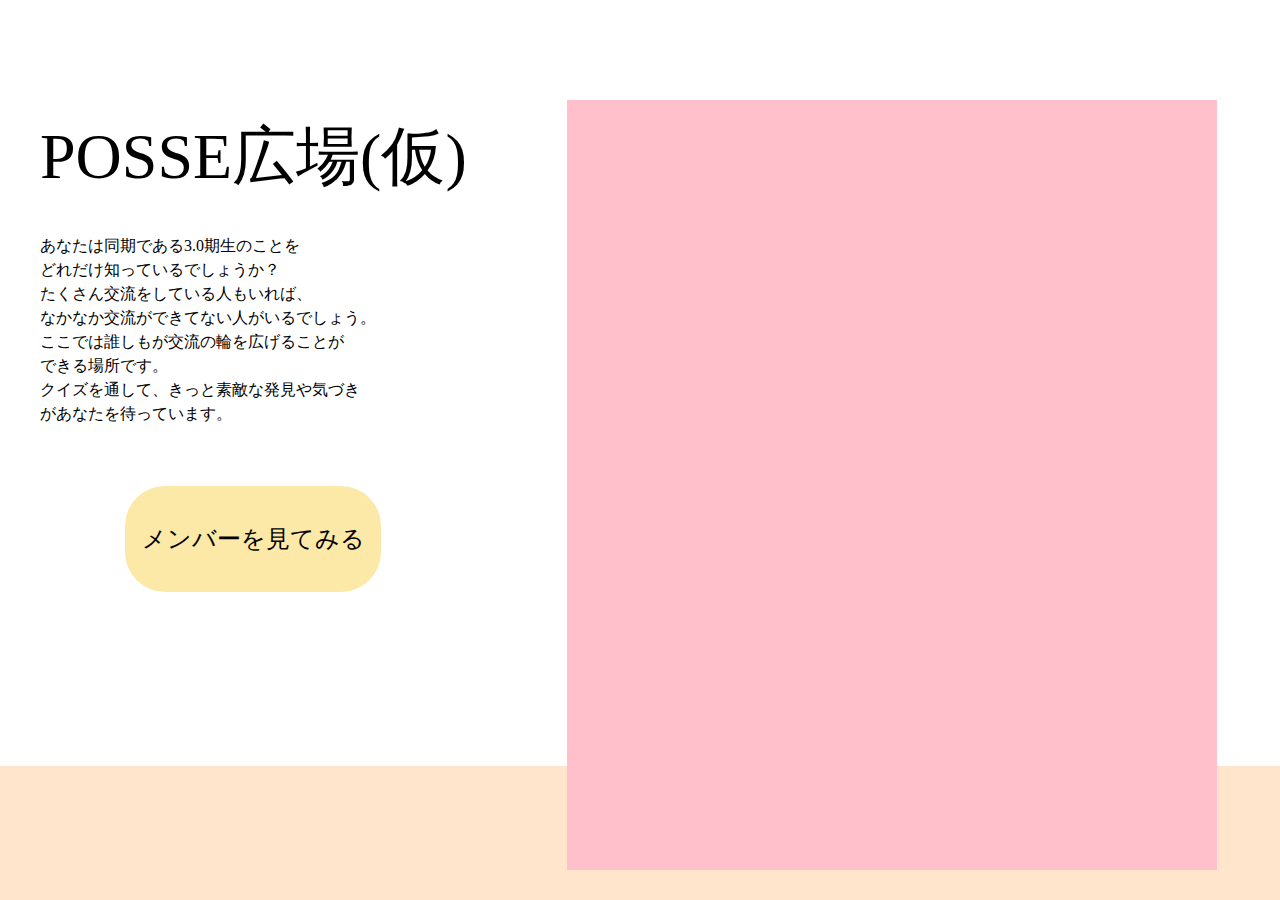
==== index.html @ 27860943 "メインビジュアル作成途中" ====
<!DOCTYPE html>
<html lang="ja">
  <head>
    <meta charset="UTF-8" />
    <meta http-equiv="X-UA-Compatible" content="IE=edge" />
    <meta name="viewport" content="width=device-width, initial-scale=1.0" />
    <link rel="stylesheet" href="./sass/common.css" />
    <title>全体ページ</title>
  </head>
  <body>
    <main>
      <article>
        <section>
          <div class="p-main-visual">
            <div class="p-main-visual__container">
              <div class="p-main-visual__container__inner">
                <h1>POSSE広場(仮)</h1>
                <span
                  >あなたは同期である3.0期生のことを<br />
                  どれだけ知っているでしょうか？<br />
                  たくさん交流をしている人もいれば、<br />
                  なかなか交流ができてない人がいるでしょう。<br />
                  ここでは誰しもが交流の輪を広げることが<br />
                  できる場所です。<br />
                  クイズを通して、きっと素敵な発見や気づき<br />
                  があなたを待っています。
                </span>
                <a href="">メンバーを見てみる</a>
              </div>
              <div class="p-main-visual__container__slide">
                <img src="" alt="" />
                <img src="" alt="" />
                <img src="" alt="" />
                <img src="" alt="" />
                <img src="" alt="" />
              </div>
            </div>
          </div>
        </section>
        <section></section>
        <section></section>
      </article>
    </main>
  </body>
</html>
---- sass/common.css ----
/*! destyle.css v3.0.2 | MIT License | https://github.com/nicolas-cusan/destyle.css */
*,
::before,
::after {
  box-sizing: border-box;
  border-style: solid;
  border-width: 0;
}

html {
  line-height: 1.15; /* 1 */
  -webkit-text-size-adjust: 100%; /* 2 */
  -webkit-tap-highlight-color: transparent; /* 3*/
}

body {
  margin: 0;
}

main {
  display: block;
}

p,
table,
blockquote,
address,
pre,
iframe,
form,
figure,
dl {
  margin: 0;
}

h1,
h2,
h3,
h4,
h5,
h6 {
  font-size: inherit;
  font-weight: inherit;
  margin: 0;
}

ul,
ol {
  margin: 0;
  padding: 0;
  list-style: none;
}

dt {
  font-weight: bold;
}

dd {
  margin-left: 0;
}

hr {
  box-sizing: content-box; /* 1 */
  height: 0; /* 1 */
  overflow: visible; /* 2 */
  border-top-width: 1px;
  margin: 0;
  clear: both;
  color: inherit;
}

pre {
  font-family: monospace, monospace; /* 1 */
  font-size: inherit; /* 2 */
}

address {
  font-style: inherit;
}

a {
  background-color: transparent;
  text-decoration: none;
  color: inherit;
}

abbr[title] {
  -webkit-text-decoration: underline dotted;
          text-decoration: underline dotted; /* 2 */
}

b,
strong {
  font-weight: bolder;
}

code,
kbd,
samp {
  font-family: monospace, monospace; /* 1 */
  font-size: inherit; /* 2 */
}

small {
  font-size: 80%;
}

sub,
sup {
  font-size: 75%;
  line-height: 0;
  position: relative;
  vertical-align: baseline;
}

sub {
  bottom: -0.25em;
}

sup {
  top: -0.5em;
}

svg,
img,
embed,
object,
iframe {
  vertical-align: bottom;
}

button,
input,
optgroup,
select,
textarea {
  -webkit-appearance: none; /* 1 */
  -moz-appearance: none;
       appearance: none;
  vertical-align: middle;
  color: inherit;
  font: inherit;
  background: transparent;
  padding: 0;
  margin: 0;
  border-radius: 0;
  text-align: inherit;
  text-transform: inherit; /* 2 */
}

[type=checkbox] {
  -webkit-appearance: checkbox;
  -moz-appearance: checkbox;
       appearance: checkbox;
}

[type=radio] {
  -webkit-appearance: radio;
  -moz-appearance: radio;
       appearance: radio;
}

button,
[type=button],
[type=reset],
[type=submit] {
  cursor: pointer;
}

button:disabled,
[type=button]:disabled,
[type=reset]:disabled,
[type=submit]:disabled {
  cursor: default;
}

:-moz-focusring {
  outline: auto;
}

select:disabled {
  opacity: inherit;
}

option {
  padding: 0;
}

fieldset {
  margin: 0;
  padding: 0;
  min-width: 0;
}

legend {
  padding: 0;
}

progress {
  vertical-align: baseline;
}

textarea {
  overflow: auto;
}

[type=number]::-webkit-inner-spin-button,
[type=number]::-webkit-outer-spin-button {
  height: auto;
}

[type=search] {
  outline-offset: -2px; /* 1 */
}

[type=search]::-webkit-search-decoration {
  -webkit-appearance: none;
}

::-webkit-file-upload-button {
  -webkit-appearance: button; /* 1 */
  font: inherit; /* 2 */
}

label[for] {
  cursor: pointer;
}

details {
  display: block;
}

summary {
  display: list-item;
}

[contenteditable]:focus {
  outline: auto;
}

table {
  border-color: inherit; /* 1 */
  border-collapse: collapse;
}

caption {
  text-align: left;
}

td,
th {
  vertical-align: top;
  padding: 0;
}

th {
  text-align: left;
  font-weight: bold;
}

img {
  max-width: 100%;
}

body {
  background-color: #FFE5CB;
}

.p-main-visual {
  height: 766px;
  background-color: #fff;
}
.p-main-visual__container {
  display: flex;
  gap: 100px;
  max-width: 1200px;
  width: 100%;
  margin: 0 auto;
  padding-top: 100px;
}
.p-main-visual__container__inner {
  display: flex;
  flex-direction: column;
  gap: 40px;
  margin-top: 20px;
}
.p-main-visual__container__inner h1 {
  font-size: 64px;
  white-space: nowrap;
}
.p-main-visual__container__inner span {
  font-size: 16px;
  line-height: 1.5;
}
.p-main-visual__container__inner a {
  width: 256px;
  height: 106px;
  margin: 20px auto 0;
  text-align: center;
  line-height: 106px;
  background-color: #FCE8A7;
  font-size: 24px;
  border-radius: 40px;
}
.p-main-visual__container__slide {
  width: 650px;
  height: 770px;
  background-color: pink;
}/*# sourceMappingURL=common.css.map */
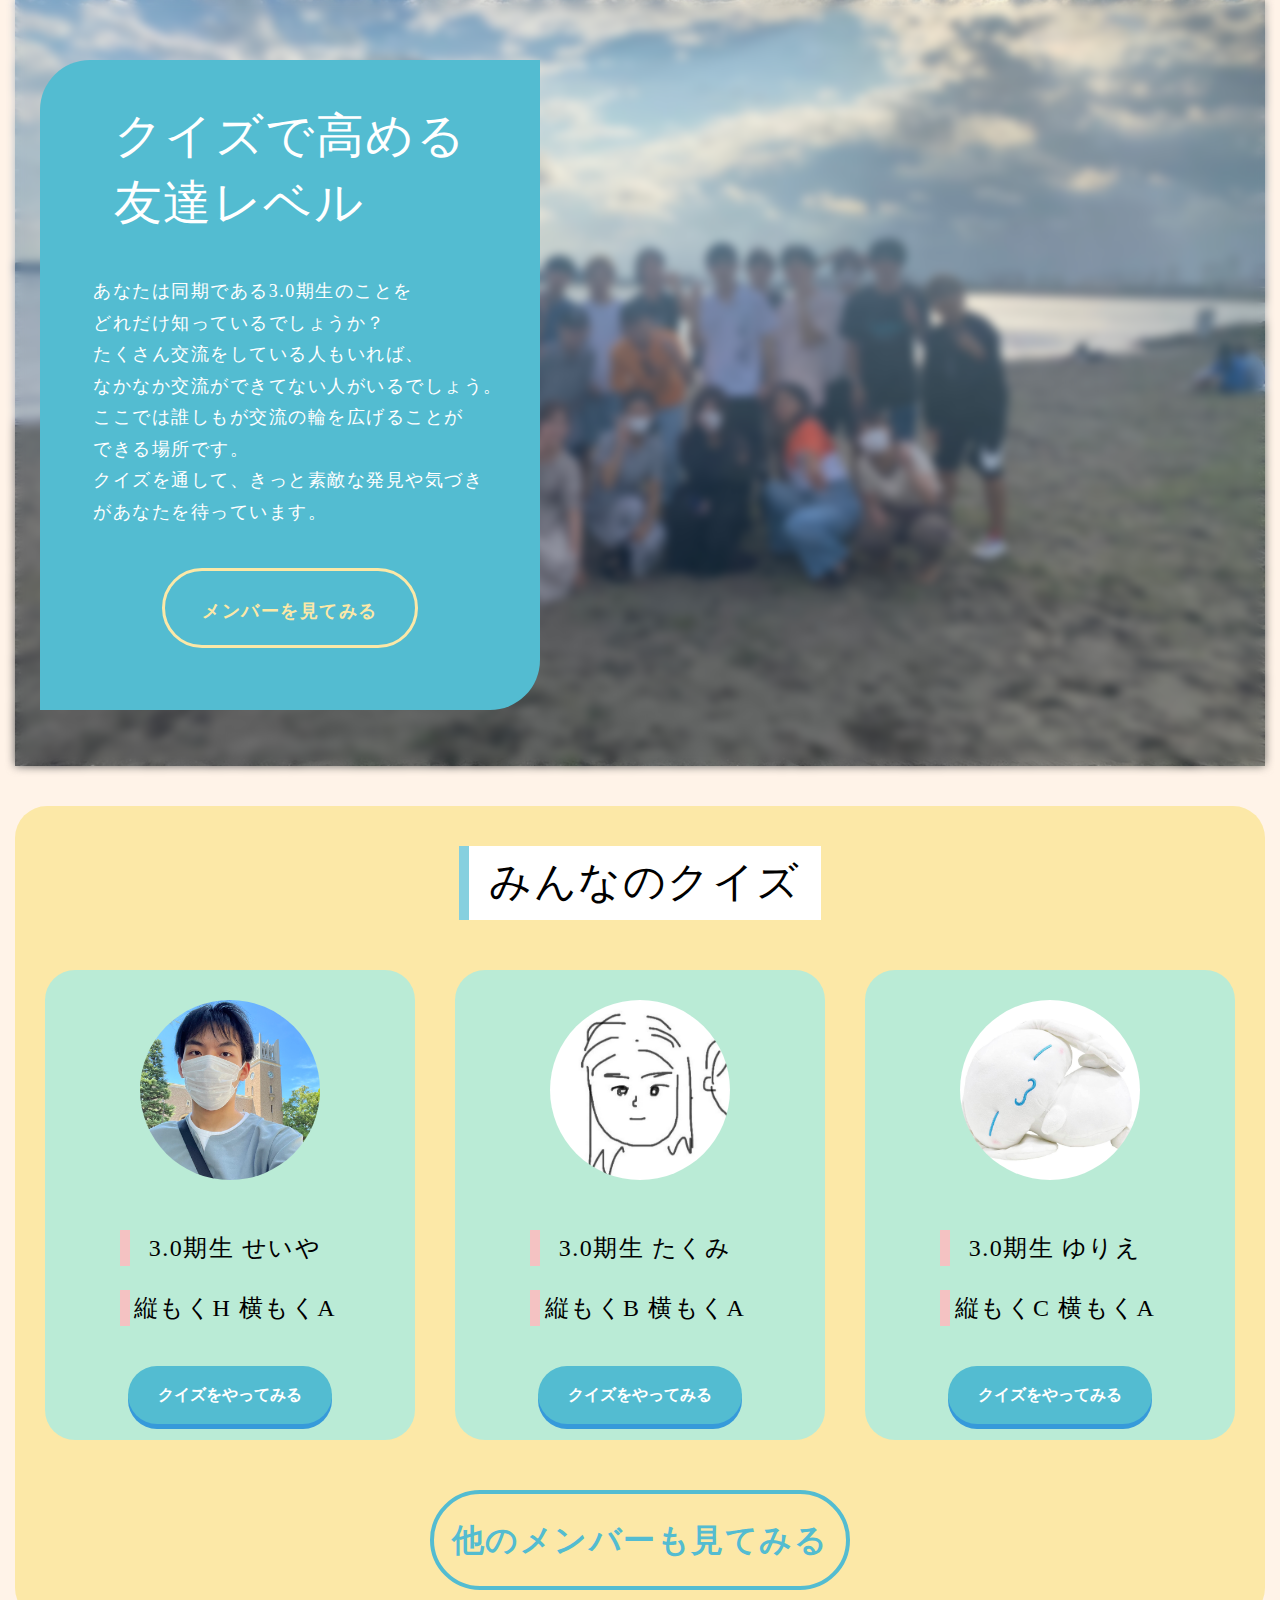
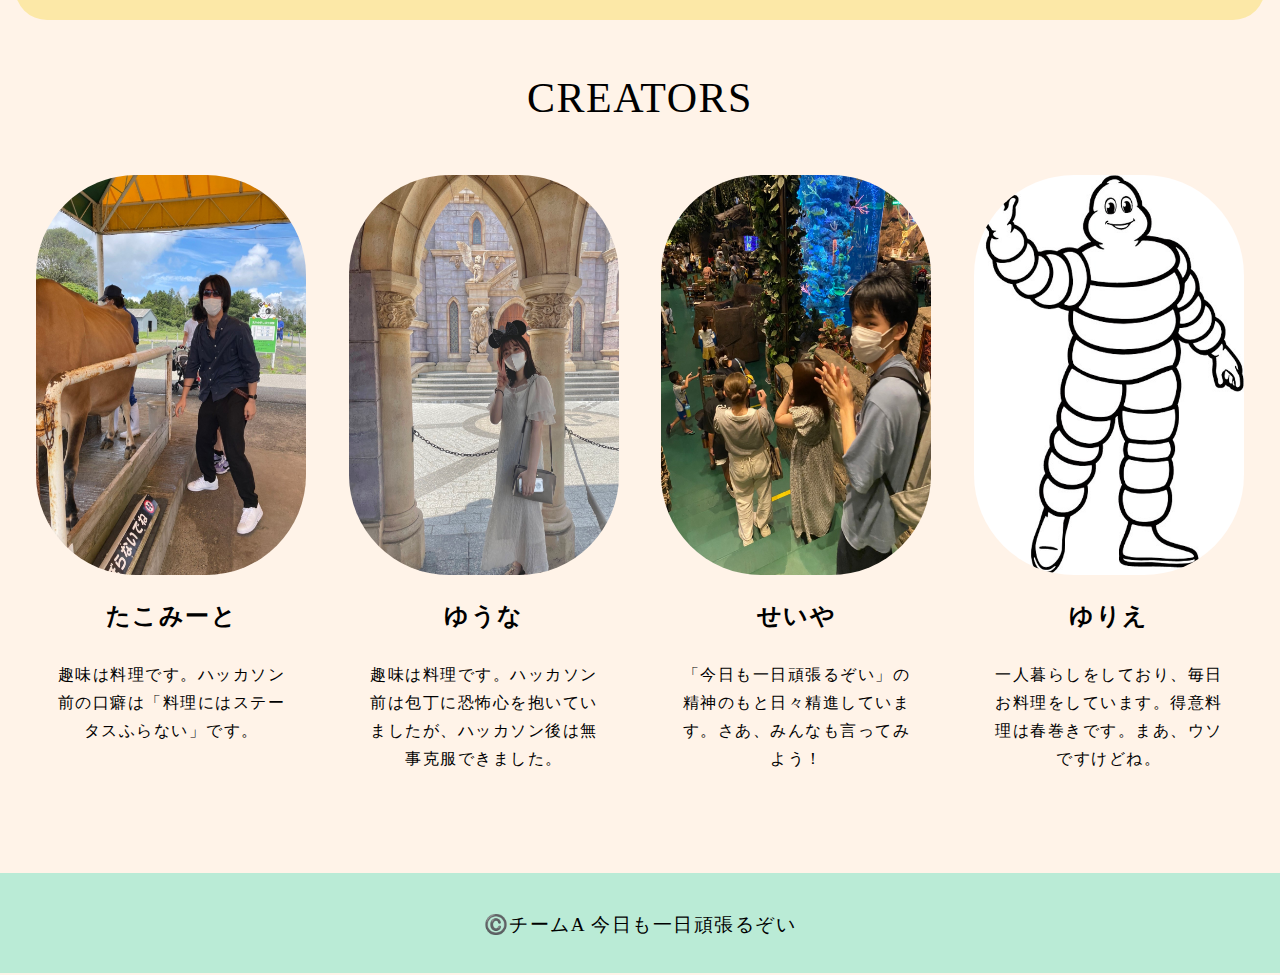
==== commit dca51521: "コンフリクト解消できてるかな？" ====
--- a/index.html
+++ b/index.html
@@ -8,13 +8,13 @@
     <title>全体ページ</title>
   </head>
   <body>
-    <main>
+    <main class="l-main2">
       <article>
         <section>
           <div class="p-main-visual">
             <div class="p-main-visual__container">
               <div class="p-main-visual__container__inner">
-                <h1>POSSE広場(仮)</h1>
+                <h1>クイズで高める<br />友達レベル</h1>
                 <span
                   >あなたは同期である3.0期生のことを<br />
                   どれだけ知っているでしょうか？<br />
@@ -28,18 +28,124 @@
                 <a href="">メンバーを見てみる</a>
               </div>
               <div class="p-main-visual__container__slide">
-                <img src="" alt="" />
-                <img src="" alt="" />
-                <img src="" alt="" />
-                <img src="" alt="" />
-                <img src="" alt="" />
+                <img src="../img/slides/slideshow01.jpg" alt="" />
+                <img src="../img/slides/slideshow02.jpg" alt="" />
+                <img src="../img/slides/slideshow03.jpg" alt="" />
+                <img src="../img/slides/sildeshow04.jpg" alt="" />
+                <img src="../img/slides/slideshow05.jpg" alt="" />
               </div>
+              <!-- <span class="p-main-visual__container__moving"
+                >SPEAK YOUR MIND!! SPEAK YOUR MIND!! SPEAK YOUR MIND!!</span
+              > -->
+              <div></div>
             </div>
           </div>
         </section>
-        <section></section>
-        <section></section>
+        <section>
+          <div class="p-quiz-scroll">
+            <h2>みんなのクイズ</h2>
+            <ul class="p-quiz-scroll__item-list">
+              <li>
+                <img src="../img/icons/icon-seiya.jpg" alt="" />
+                <dl>
+                  <dt>3.0期生 せいや</dt>
+                  <dd>縦もくH 横もくA</dd>
+                </dl>
+                <button><p>クイズをやってみる</p></button>
+              </li>
+              <li>
+                <img src="../img/icons/icon-takumi.png" alt="" />
+                <dl>
+                  <dt>3.0期生 たくみ</dt>
+                  <dd>縦もくB 横もくA</dd>
+                </dl>
+                <button><p>クイズをやってみる</p></button>
+              </li>
+              <li>
+                <img src="../img/icons/icon-yurie.jpg" alt="" />
+                <dl>
+                  <dt>3.0期生 ゆりえ</dt>
+                  <dd>縦もくC 横もくA</dd>
+                </dl>
+                <button><p>クイズをやってみる</p></button>
+              </li>
+              <li>
+                <img src="../img/icons/icon-yuna.jpg" alt="" />
+                <dl>
+                  <dt>3.0期生 ゆうな</dt>
+                  <dd>縦もくI 横もくA</dd>
+                </dl>
+                <button><p>クイズをやってみる</p></button>
+              </li>
+              <li>
+                <img src="" alt="" />
+                <dl>
+                  <dt>3.0期生</dt>
+                  <dt>縦もくI 横もくA</dt>
+                </dl>
+                <button><p>クイズをやってみる</p></button>
+              </li>
+              <li>
+                <img src="" alt="" />
+                <dl>
+                  <dt>3.0期生</dt>
+                  <dt>縦もくI 横もくA</dt>
+                </dl>
+                <button><p>クイズをやってみる</p></button>
+              </li>
+            </ul>
+            <a class="p-quiz-scroll__button" href="">他のメンバーも見てみる</a>
+          </div>
+        </section>
+        <section>
+          <div class="p-creators">
+            <h2>CREATORS</h2>
+            <ul class="p-creators__item-list">
+              <li>
+                <img src="../img/creators/creator-takumi.jpg" alt="" />
+                <dl>
+                  <dt>たこみーと</dt>
+                  <dd>
+                    趣味は料理です。ハッカソン前の口癖は「料理にはステータスふらない」です。
+                  </dd>
+                </dl>
+              </li>
+              <li>
+                <img src="../img/creators/creator-yuna.jpg" alt="" />
+                <dl>
+                  <dt>ゆうな</dt>
+                  <dd>
+                    趣味は料理です。ハッカソン前は包丁に恐怖心を抱いていましたが、ハッカソン後は無事克服できました。
+                  </dd>
+                </dl>
+              </li>
+              <li>
+                <img src="../img/creators/creator-seiya.jpg" alt="" />
+                <dl>
+                  <dt>せいや</dt>
+                  <dd>
+                    「今日も一日頑張るぞい」の精神のもと日々精進しています。さあ、みんなも言ってみよう！
+                  </dd>
+                </dl>
+              </li>
+              <li>
+                <img src="../img/creators/creator-yurie.jpg" alt="" />
+                <dl>
+                  <dt>ゆりえ</dt>
+                  <dd>
+                    一人暮らしをしており、毎日お料理をしています。得意料理は春巻きです。まあ、ウソですけどね。
+                  </dd>
+                </dl>
+              </li>
+            </ul>
+          </div>
+        </section>
       </article>
     </main>
+    <footer>
+      <div class="p-footer">
+        <small>©️チームA 今日も一日頑張るぞい</small>
+      </div>
+    </footer>
   </body>
 </html>
--- a/sass/common.css
+++ b/sass/common.css
@@ -263,47 +263,534 @@
 }
 
 body {
-  background-color: #FFE5CB;
+  letter-spacing: 1.5px;
+  line-height: 1.75;
 }
 
 .p-main-visual {
   height: 766px;
-  background-color: #fff;
+  background-image: url(../../../img/bg-mainvisual01.jpg);
+  background-repeat: no-repeat;
+  background-size: cover;
+  background-position: center;
+  position: relative;
+}
+.p-main-visual::before {
+  content: "";
+  background: inherit;
+  filter: blur(5px);
+  position: absolute;
+  top: 0px;
+  left: 0px;
+  right: 0px;
+  bottom: 0px;
 }
 .p-main-visual__container {
   display: flex;
-  gap: 100px;
+  gap: 20px;
+  align-items: center;
   max-width: 1200px;
   width: 100%;
   margin: 0 auto;
-  padding-top: 100px;
+  padding-top: 40px;
+  position: relative;
+  overflow: hidden;
 }
 .p-main-visual__container__inner {
   display: flex;
   flex-direction: column;
+  align-items: center;
   gap: 40px;
+  max-width: 500px;
+  width: 100%;
+  height: 650px;
   margin-top: 20px;
+  border-radius: 50px 0 50px 0;
+  background-color: #53bcd1;
 }
 .p-main-visual__container__inner h1 {
-  font-size: 64px;
+  padding-top: 42px;
+  color: #ffffff;
+  font-size: 48px;
   white-space: nowrap;
+  line-height: 1.4;
 }
 .p-main-visual__container__inner span {
-  font-size: 16px;
-  line-height: 1.5;
+  padding-left: 16px;
+  color: #ffffff;
+  font-size: 18px;
+  font-weight: 500;
 }
 .p-main-visual__container__inner a {
   width: 256px;
-  height: 106px;
-  margin: 20px auto 0;
-  text-align: center;
-  line-height: 106px;
-  background-color: #FCE8A7;
+  height: 80px;
+  margin: 0 auto;
+  text-align: center;
+  line-height: 80px;
+  border: 3px solid #fce8a7;
+  border-radius: 40px;
+  color: #fce8a7;
+  background-color: transparent;
+  font-size: 18px;
+  font-weight: 600;
+  transition-property: background;
+  transition-duration: 0.8s;
+}
+.p-main-visual__container__inner a:hover {
+  background-color: #fce8a7;
+  color: #53bcd1;
+}
+.p-main-visual__container__slide {
+  width: 700px;
+  height: 500px;
+  z-index: 2;
+  position: relative;
+}
+.p-main-visual__container__slide img {
+  width: 100%;
+  height: 100%;
+  position: absolute;
+  top: 50%;
+  left: 50%;
+  transform: translate(-50%, -50%);
+  border-radius: 40px;
+  opacity: 0;
+  -webkit-animation: slideshow 40s linear infinite;
+          animation: slideshow 40s linear infinite;
+}
+.p-main-visual__container__slide img:nth-child(2) {
+  -webkit-animation-delay: 8s;
+          animation-delay: 8s;
+}
+.p-main-visual__container__slide img:nth-child(3) {
+  -webkit-animation-delay: 16s;
+          animation-delay: 16s;
+}
+.p-main-visual__container__slide img:nth-child(4) {
+  -webkit-animation-delay: 24s;
+          animation-delay: 24s;
+}
+.p-main-visual__container__slide img:last-child {
+  -webkit-animation-delay: 32s;
+          animation-delay: 32s;
+}
+@-webkit-keyframes slideshow {
+  0% {
+    opacity: 0;
+  }
+  10% {
+    opacity: 1;
+  }
+  15% {
+    opacity: 1;
+  }
+  25% {
+    opacity: 0;
+  }
+  100% {
+    opacity: 0;
+  }
+}
+@keyframes slideshow {
+  0% {
+    opacity: 0;
+  }
+  10% {
+    opacity: 1;
+  }
+  15% {
+    opacity: 1;
+  }
+  25% {
+    opacity: 0;
+  }
+  100% {
+    opacity: 0;
+  }
+}
+
+.p-quiz-scroll {
+  margin-top: 40px;
+  background-color: #fce8a7;
+  text-align: center;
+  border-radius: 32px;
+}
+.p-quiz-scroll h2 {
+  display: inline-block;
+  font-size: 42px;
+  margin-top: 40px;
+  padding: 0 20px;
+  background-color: #ffffff;
+  border-left: 10px solid rgba(83, 188, 209, 0.7);
+}
+.p-quiz-scroll__item-list {
+  display: flex;
+  gap: 40px;
+  padding: 50px 30px 10px;
+  overflow-x: scroll;
+}
+.p-quiz-scroll__item-list li {
+  flex-shrink: 0;
+  width: 370px;
+  height: 470px;
+  border-radius: 30px;
+  background-color: #baebd6;
+}
+.p-quiz-scroll__item-list img {
+  width: 180px;
+  height: 180px;
+  margin-top: 30px;
+  border-radius: 50%;
+}
+.p-quiz-scroll__item-list dl {
+  display: flex;
+  flex-direction: column;
+  gap: 24px;
+  margin-top: 50px;
+  padding: 0 75px;
   font-size: 24px;
-  border-radius: 40px;
-}
-.p-main-visual__container__slide {
-  width: 650px;
-  height: 770px;
-  background-color: pink;
+  font-weight: 400;
+  line-height: 1.5;
+}
+.p-quiz-scroll__item-list dt {
+  font-weight: 400;
+  border-left: 10px solid #f4c2c2;
+}
+.p-quiz-scroll__item-list dd {
+  border-left: 10px solid #f4c2c2;
+}
+.p-quiz-scroll__item-list button {
+  margin-top: 40px;
+  padding: 15px 30px;
+  border-radius: 30px;
+  background-color: #53bcd1;
+  box-shadow: 0 5px 0 #369ada;
+  font-size: 16px;
+  font-weight: bold;
+  color: #ffffff;
+}
+.p-quiz-scroll__item-list button:hover {
+  box-shadow: none;
+  transform: translateY(5px);
+}
+.p-quiz-scroll__button {
+  display: inline-block;
+  margin: 40px 0 30px;
+  padding: 18px;
+  font-size: 32px;
+  font-weight: 700;
+  border-radius: 50px;
+  border: 4px solid #53bcd1;
+  color: #53bcd1;
+  transition-property: background;
+  transition-duration: 0.8s;
+}
+.p-quiz-scroll__button:hover {
+  background-color: #53bcd1;
+  color: #fce8a7;
+}
+
+.p-creators {
+  margin-top: 42px;
+  margin-bottom: 100px;
+  text-align: center;
+}
+.p-creators h2 {
+  font-size: 42px;
+}
+.p-creators__item-list {
+  display: flex;
+  justify-content: space-around;
+  margin-top: 40px;
+}
+.p-creators__item-list li {
+  display: flex;
+  flex-direction: column;
+  align-items: center;
+  width: 270px;
+  transition-duration: 1.2s;
+}
+.p-creators__item-list li:hover {
+  transform: scale(1.1);
+}
+.p-creators__item-list img {
+  width: 100%;
+  height: 400px;
+  border-radius: 100px;
+}
+.p-creators__item-list dl {
+  margin-top: 20px;
+}
+.p-creators__item-list dt {
+  font-size: 24px;
+}
+.p-creators__item-list dd {
+  margin-top: 24px;
+  padding: 0 20px;
+  font-size: 16px;
+}
+
+.p-footer {
+  height: 100px;
+  line-height: 100px;
+  text-align: center;
+  background-color: #baebd6;
+  font-size: 24px;
+}
+
+.l-main {
+  padding: 15px;
+  background-color: rgba(255, 229, 203, 0.45);
+  width: 100%;
+  height: 100vh;
+}
+
+.l-main2 {
+  padding: 0 15px;
+  width: 100%;
+}
+
+body {
+  background-color: rgba(255, 229, 203, 0.45);
+}
+
+.quiz-main {
+  padding: 30px;
+}
+
+.quiz-box {
+  display: flex;
+  justify-content: center;
+  flex-direction: column;
+  align-items: center;
+  background-color: #FFE5CB;
+  height: 100vh;
+}
+
+.quiz-container {
+  display: flex;
+  flex-direction: column;
+  justify-content: center;
+  margin-top: 50px;
+}
+
+.q-number {
+  text-align: center;
+  font-weight: bold;
+  font-size: 50px;
+  color: #947F74;
+}
+
+.q-passage {
+  margin-top: 30px;
+  font-weight: bold;
+  font-size: 30px;
+  color: #947F74;
+  padding: 10px;
+  text-align: center;
+}
+
+.quiz-selection {
+  display: flex;
+  margin-top: 20px;
+  justify-content: center;
+}
+
+.buttons {
+  line-height: 10px;
+}
+
+.selection-number {
+  background-color: #F2ACB9;
+  margin-top: 10px;
+  border-top-left-radius: 15px;
+  border-bottom-left-radius: 15px;
+  font-weight: bold;
+  font-size: 15px;
+  color: #947F74;
+  height: auto;
+  display: flex;
+  align-items: center;
+  padding: 15px;
+}
+
+.selections {
+  line-height: 10px;
+}
+
+.selection-list {
+  background-color: #D9D9D9;
+  margin-top: 10px;
+  padding-left: 15px;
+  padding-right: 15px;
+  border-top-right-radius: 15px;
+  border-bottom-right-radius: 15px;
+  font-weight: bold;
+  font-size: 15px;
+  color: #947F74;
+  padding: 15px;
+  width: 200px;
+}
+
+.li {
+  list-style-type: none;
+}
+
+.bottom-quiz {
+  display: flex;
+  color: #947F74;
+  margin-top: 30px;
+  justify-content: center;
+}
+
+.next-page {
+  background-color: #ffffff;
+  font-size: 15px;
+  font-weight: bold;
+  padding: 15px;
+  border-radius: 15px;
+  margin-top: 10px;
+  margin-bottom: 30px;
+}
+
+.bottom-img {
+  width: 150px;
+}
+
+.p-back-top {
+  width: 50%;
+  height: 50px;
+  margin: auto;
+  border-radius: 10px;
+  border-color: transparent;
+  background-color: #d9d9d9;
+  color: black;
+  box-shadow: 2px 2px 2px black;
+}
+
+.p-ranking {
+  border-collapse: collapse;
+  border-spacing: 0;
+  border-radius: 20px;
+  font-size: 16px;
+  text-align: center;
+}
+.p-ranking__header {
+  border-bottom: solid 1px #d9d9d9;
+  background-color: rgba(83, 188, 209, 0.7);
+  cursor: pointer;
+}
+.p-ranking__header__item {
+  text-align: center;
+  padding: 15px 15px;
+}
+.p-ranking__row:nth-child(odd) {
+  background-color: rgba(83, 188, 209, 0.7);
+}
+.p-ranking__row:nth-child(even) {
+  background-color: rgba(255, 229, 203, 0.45);
+}
+.p-ranking__row:hover {
+  background-color: #7a93b2;
+}
+.p-ranking__row__item {
+  padding: 15px 15px;
+  line-height: 28px;
+}
+.p-ranking__row__item--rank {
+  font-size: 24px;
+  font-weight: 700;
+}
+.p-ranking__row__item--level {
+  font-size: 28px;
+  font-weight: 700;
+  color: gray;
+}
+
+.p-quiz-result {
+  display: flex;
+  flex-direction: column;
+  align-items: center;
+  justify-content: space-around;
+  width: 80%;
+  height: 80vh;
+  padding: 30px;
+  background-color: rgba(83, 188, 209, 0.7);
+  border-radius: 30px;
+}
+.p-quiz-result__title {
+  padding: 15px;
+  font-size: 1.5rem;
+  font-weight: bold;
+  text-align: center;
+  background-color: #ffffff;
+}
+.p-quiz-result__text {
+  font-size: 34px;
+}
+
+.p-invite {
+  display: flex;
+  flex-direction: column;
+  align-items: center;
+  gap: 25px;
+}
+@media (min-width: 520px) {
+  .p-invite {
+    align-items: left;
+  }
+}
+.p-invite__title {
+  position: relative;
+  padding: 10px;
+  font-size: 16px;
+  font-weight: bold;
+  background-color: #ffffff;
+  display: flex;
+  align-items: center;
+}
+.p-invite__title::before {
+  content: "";
+  position: absolute;
+  top: 0px;
+  left: -10px;
+  display: inline-block;
+  height: calc(100% + 20px);
+  width: 10px;
+  background-color: #fce8a7;
+  position: inherit;
+}
+.p-invite__username {
+  font-size: 20px;
+  display: flex;
+  align-items: center;
+  gap: 10px;
+}
+.p-invite__input {
+  padding: 5px;
+  background-color: #d9d9d9;
+}
+.p-invite__button {
+  height: 40px;
+  padding: 10px;
+  border-radius: 20px;
+  box-shadow: 2px 2px 2px black;
+  background-color: #ffffff;
+  transition: 0.3s ease 0s;
+}
+.p-invite__button:hover {
+  color: #ffffff;
+  background-color: black;
+}
+
+.u-hidden {
+  display: none;
+}
+
+.u-center-column {
+  display: flex;
+  align-items: center;
+  justify-content: center;
+  flex-direction: column;
+  gap: 20px;
 }/*# sourceMappingURL=common.css.map */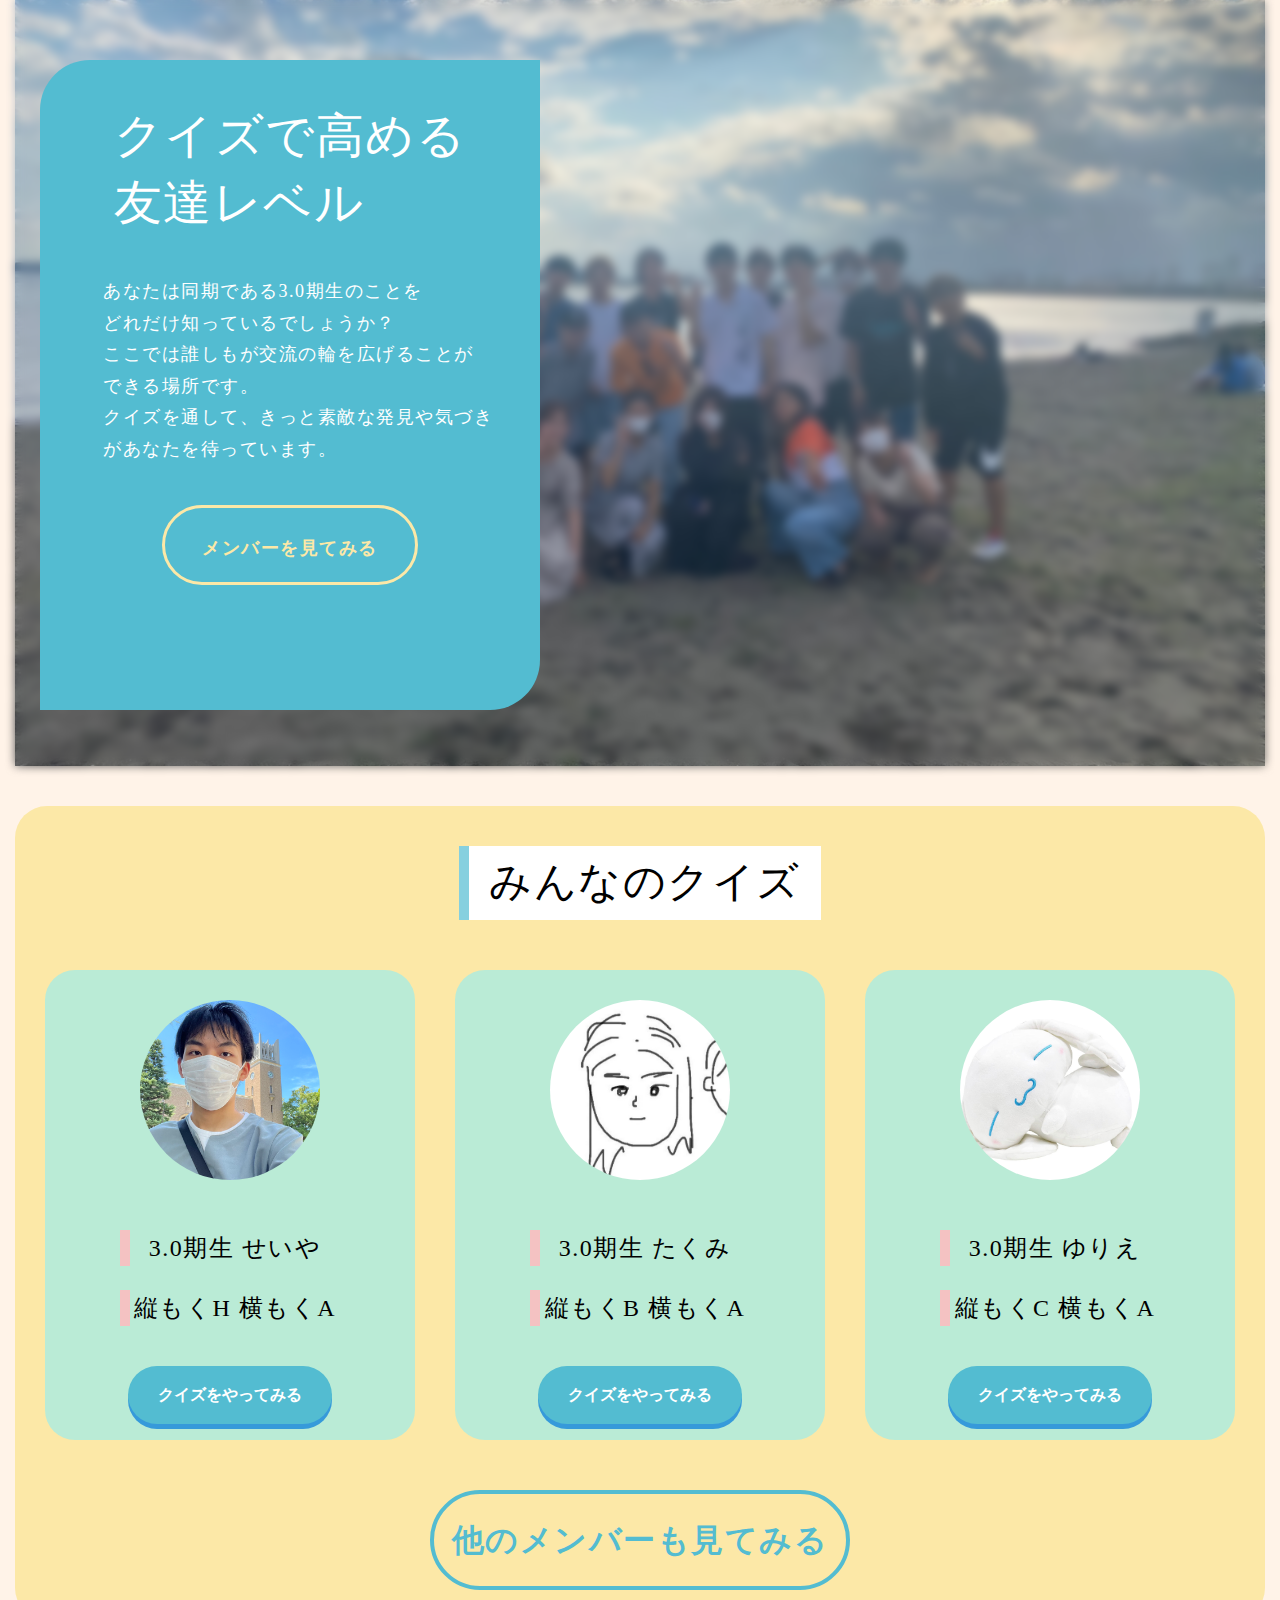
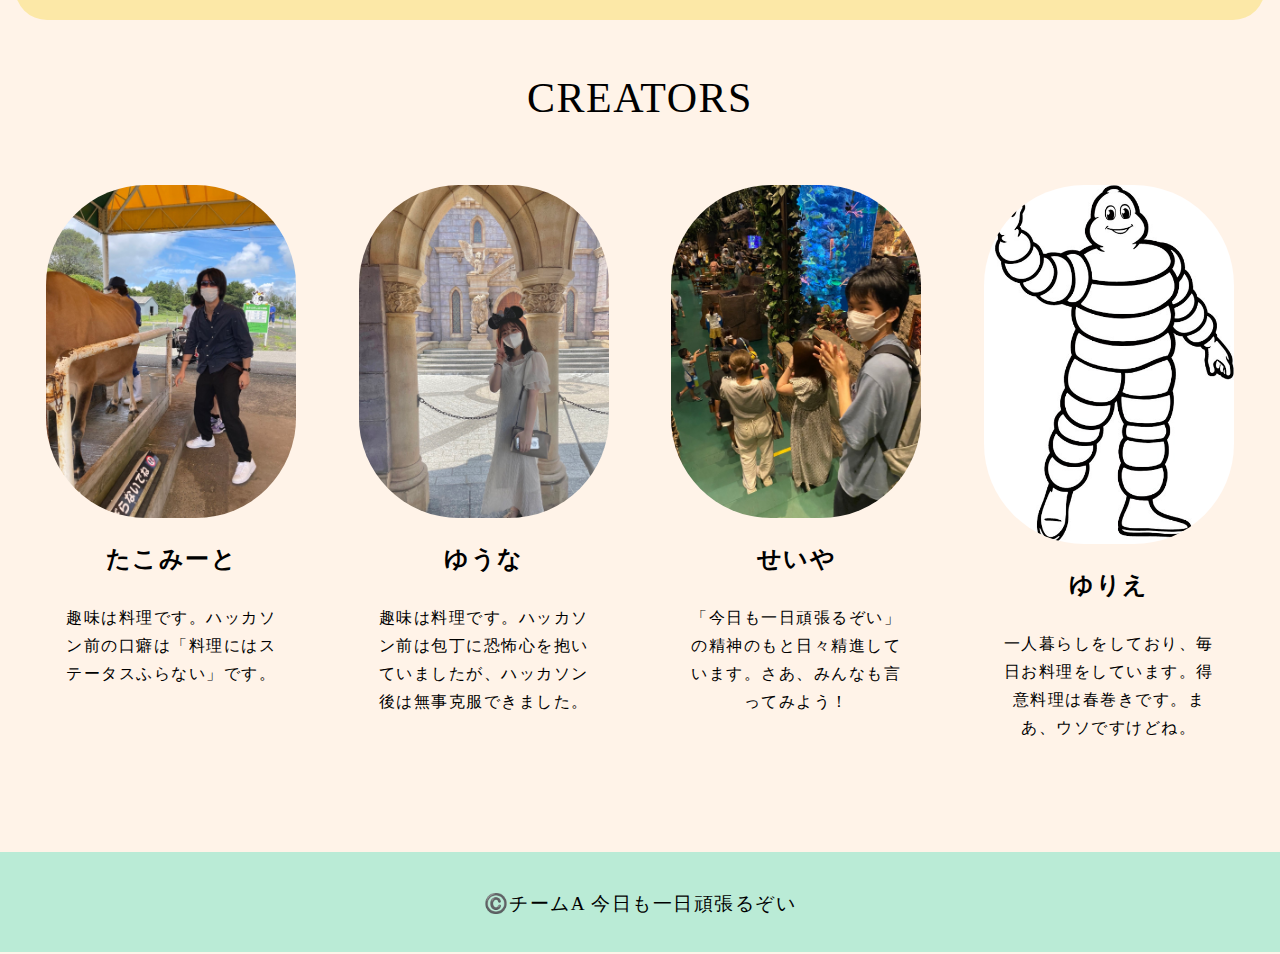
==== commit 97914271: "モバイル対応できました" ====
--- a/index.html
+++ b/index.html
@@ -18,8 +18,6 @@
                 <span
                   >あなたは同期である3.0期生のことを<br />
                   どれだけ知っているでしょうか？<br />
-                  たくさん交流をしている人もいれば、<br />
-                  なかなか交流ができてない人がいるでしょう。<br />
                   ここでは誰しもが交流の輪を広げることが<br />
                   できる場所です。<br />
                   クイズを通して、きっと素敵な発見や気づき<br />
@@ -32,11 +30,8 @@
                 <img src="../img/slides/slideshow02.jpg" alt="" />
                 <img src="../img/slides/slideshow03.jpg" alt="" />
                 <img src="../img/slides/sildeshow04.jpg" alt="" />
-                <img src="../img/slides/slideshow05.jpg" alt="" />
+                <img src="../img/slides/slideshow06.jpg" alt="" />
               </div>
-              <!-- <span class="p-main-visual__container__moving"
-                >SPEAK YOUR MIND!! SPEAK YOUR MIND!! SPEAK YOUR MIND!!</span
-              > -->
               <div></div>
             </div>
           </div>
--- a/sass/common.css
+++ b/sass/common.css
@@ -275,6 +275,11 @@
   background-position: center;
   position: relative;
 }
+@media (max-width: 768px) {
+  .p-main-visual {
+    height: auto;
+  }
+}
 .p-main-visual::before {
   content: "";
   background: inherit;
@@ -296,6 +301,12 @@
   position: relative;
   overflow: hidden;
 }
+@media (max-width: 768px) {
+  .p-main-visual__container {
+    flex-direction: column;
+    padding-top: 0;
+  }
+}
 .p-main-visual__container__inner {
   display: flex;
   flex-direction: column;
@@ -308,6 +319,12 @@
   border-radius: 50px 0 50px 0;
   background-color: #53bcd1;
 }
+@media (max-width: 768px) {
+  .p-main-visual__container__inner {
+    height: 360px;
+    gap: 16px;
+  }
+}
 .p-main-visual__container__inner h1 {
   padding-top: 42px;
   color: #ffffff;
@@ -315,11 +332,22 @@
   white-space: nowrap;
   line-height: 1.4;
 }
+@media (max-width: 768px) {
+  .p-main-visual__container__inner h1 {
+    padding-top: 20px;
+    font-size: 26px;
+  }
+}
 .p-main-visual__container__inner span {
   padding-left: 16px;
   color: #ffffff;
   font-size: 18px;
   font-weight: 500;
+}
+@media (max-width: 768px) {
+  .p-main-visual__container__inner span {
+    font-size: 12px;
+  }
 }
 .p-main-visual__container__inner a {
   width: 256px;
@@ -336,6 +364,13 @@
   transition-property: background;
   transition-duration: 0.8s;
 }
+@media (max-width: 768px) {
+  .p-main-visual__container__inner a {
+    width: 70%;
+    height: 72px;
+    line-height: 72px;
+  }
+}
 .p-main-visual__container__inner a:hover {
   background-color: #fce8a7;
   color: #53bcd1;
@@ -346,9 +381,15 @@
   z-index: 2;
   position: relative;
 }
+@media (max-width: 768px) {
+  .p-main-visual__container__slide {
+    width: 400px;
+    height: 300px;
+  }
+}
 .p-main-visual__container__slide img {
   width: 100%;
-  height: 100%;
+  height: auto;
   position: absolute;
   top: 50%;
   left: 50%;
@@ -423,11 +464,21 @@
   background-color: #ffffff;
   border-left: 10px solid rgba(83, 188, 209, 0.7);
 }
+@media (max-width: 768px) {
+  .p-quiz-scroll h2 {
+    font-size: 24px;
+  }
+}
 .p-quiz-scroll__item-list {
   display: flex;
   gap: 40px;
   padding: 50px 30px 10px;
   overflow-x: scroll;
+}
+@media (max-width: 768px) {
+  .p-quiz-scroll__item-list {
+    padding-top: 30px;
+  }
 }
 .p-quiz-scroll__item-list li {
   flex-shrink: 0;
@@ -436,11 +487,23 @@
   border-radius: 30px;
   background-color: #baebd6;
 }
+@media (max-width: 768px) {
+  .p-quiz-scroll__item-list li {
+    width: 280px;
+    height: 350px;
+  }
+}
 .p-quiz-scroll__item-list img {
   width: 180px;
   height: 180px;
   margin-top: 30px;
   border-radius: 50%;
+}
+@media (max-width: 768px) {
+  .p-quiz-scroll__item-list img {
+    width: 100px;
+    height: 100px;
+  }
 }
 .p-quiz-scroll__item-list dl {
   display: flex;
@@ -451,6 +514,13 @@
   font-size: 24px;
   font-weight: 400;
   line-height: 1.5;
+}
+@media (max-width: 768px) {
+  .p-quiz-scroll__item-list dl {
+    font-size: 18px;
+    margin-top: 25px;
+    padding: 0 50px;
+  }
 }
 .p-quiz-scroll__item-list dt {
   font-weight: 400;
@@ -485,6 +555,12 @@
   transition-property: background;
   transition-duration: 0.8s;
 }
+@media (max-width: 768px) {
+  .p-quiz-scroll__button {
+    margin: 16px 0;
+    font-size: 16px;
+  }
+}
 .p-quiz-scroll__button:hover {
   background-color: #53bcd1;
   color: #fce8a7;
@@ -498,24 +574,40 @@
 .p-creators h2 {
   font-size: 42px;
 }
+@media (max-width: 768px) {
+  .p-creators h2 {
+    font-size: 24px;
+  }
+}
 .p-creators__item-list {
   display: flex;
   justify-content: space-around;
   margin-top: 40px;
 }
+@media (max-width: 768px) {
+  .p-creators__item-list {
+    flex-wrap: wrap;
+  }
+}
 .p-creators__item-list li {
   display: flex;
   flex-direction: column;
   align-items: center;
+  padding: 10px;
   width: 270px;
   transition-duration: 1.2s;
 }
 .p-creators__item-list li:hover {
   transform: scale(1.1);
 }
+@media (max-width: 768px) {
+  .p-creators__item-list li {
+    padding: 15px 10px;
+  }
+}
 .p-creators__item-list img {
   width: 100%;
-  height: 400px;
+  height: auto;
   border-radius: 100px;
 }
 .p-creators__item-list dl {
@@ -529,6 +621,11 @@
   padding: 0 20px;
   font-size: 16px;
 }
+@media (max-width: 768px) {
+  .p-creators__item-list dd {
+    margin-top: 16px;
+  }
+}
 
 .p-footer {
   height: 100px;
@@ -536,6 +633,12 @@
   text-align: center;
   background-color: #baebd6;
   font-size: 24px;
+}
+@media (max-width: 768px) {
+  .p-footer {
+    height: 80px;
+    line-height: 80px;
+  }
 }
 
 .l-main {
@@ -783,6 +886,63 @@
   background-color: black;
 }
 
+.p-match {
+  display: flex;
+  flex-direction: column;
+  gap: 30px;
+  padding: 30px;
+  font-size: 16px;
+}
+.p-match__checkbox {
+  display: flex;
+  align-items: center;
+  gap: 20px;
+  flex-wrap: wrap;
+}
+.p-match__checkbox__item {
+  display: flex;
+  align-items: center;
+  gap: 5px;
+}
+.p-match__button {
+  color: #ffffff;
+  background-color: #7a93b2;
+  border-radius: 20px;
+  text-align: center;
+  line-height: 40px;
+  width: 200px;
+  margin: 0 auto;
+}
+.p-match__result {
+  display: flex;
+  flex-direction: column;
+  gap: 20px;
+}
+.p-match__result__title {
+  font-size: 24px;
+  font-weight: bold;
+  text-align: center;
+}
+.p-match__result__container {
+  display: flex;
+  flex-wrap: wrap;
+  gap: 10px;
+  border-radius: 15px;
+  background-color: #f4c2c2;
+  padding: 10px;
+  box-shadow: 2px 2px 2px black;
+  line-height: 2;
+}
+.p-match__result__button {
+  color: #ffffff;
+  background-color: #7a93b2;
+  border-radius: 20px;
+  text-align: center;
+  line-height: 40px;
+  margin: 0 auto;
+  padding: 0 20px;
+}
+
 .u-hidden {
   display: none;
 }
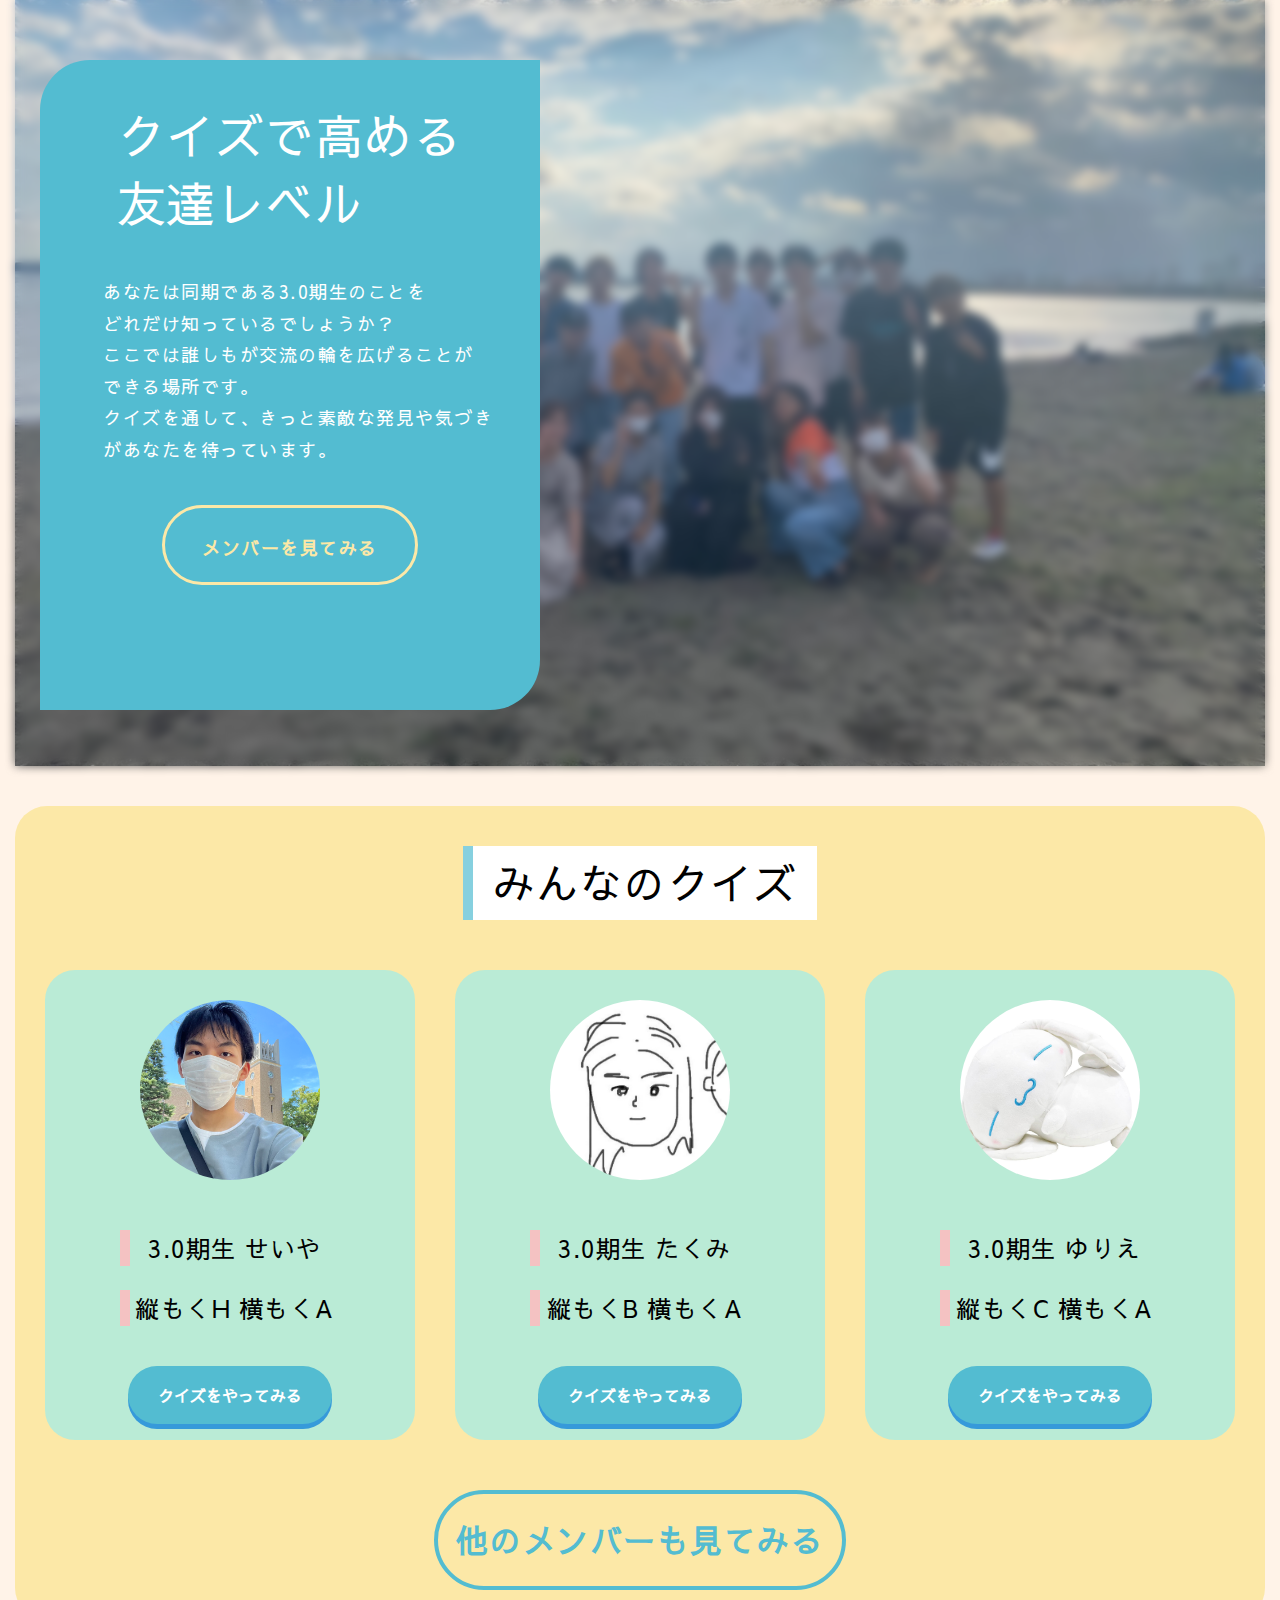
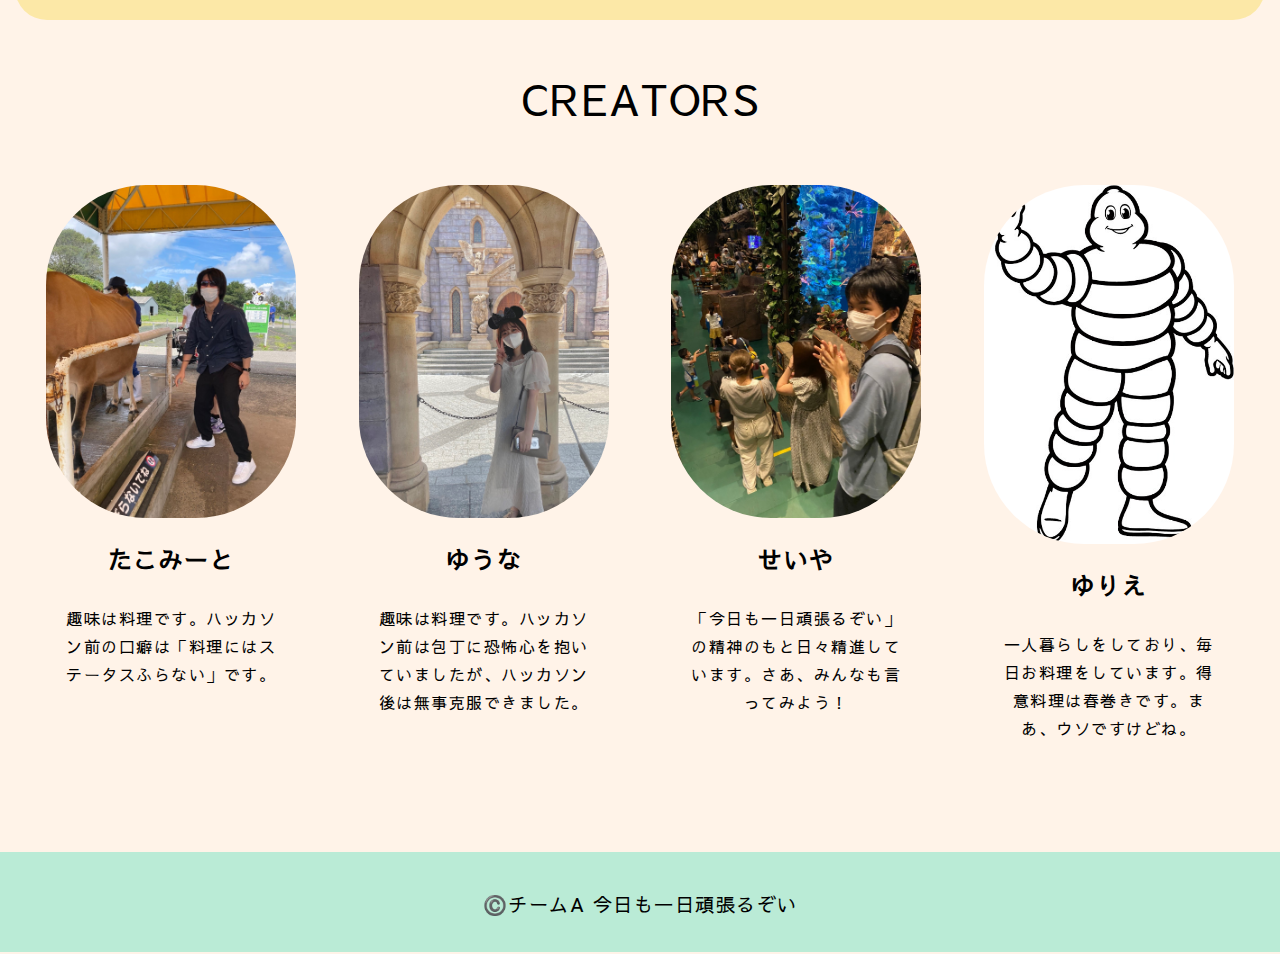
==== commit 1b8eef41: "修正完了＋フォント追加" ====
--- a/index.html
+++ b/index.html
@@ -5,7 +5,8 @@
     <meta http-equiv="X-UA-Compatible" content="IE=edge" />
     <meta name="viewport" content="width=device-width, initial-scale=1.0" />
     <link rel="stylesheet" href="./sass/common.css" />
-    <title>全体ページ</title>
+    <link href="https://fonts.googleapis.com/css?family=Sawarabi+Gothic" rel="stylesheet">
+    <title>クイズで高める友達レベル</title>
   </head>
   <body>
     <main class="l-main2">
@@ -26,11 +27,11 @@
                 <a href="">メンバーを見てみる</a>
               </div>
               <div class="p-main-visual__container__slide">
-                <img src="../img/slides/slideshow01.jpg" alt="" />
-                <img src="../img/slides/slideshow02.jpg" alt="" />
-                <img src="../img/slides/slideshow03.jpg" alt="" />
-                <img src="../img/slides/sildeshow04.jpg" alt="" />
-                <img src="../img/slides/slideshow06.jpg" alt="" />
+                <img src="./img/slides/slideshow01.jpg" alt="" />
+                <img src="./img/slides/slideshow02.jpg" alt="" />
+                <img src="./img/slides/slideshow03.jpg" alt="" />
+                <img src="./img/slides/sildeshow04.jpg" alt="" />
+                <img src="./img/slides/slideshow06.jpg" alt="" />
               </div>
               <div></div>
             </div>
@@ -41,7 +42,7 @@
             <h2>みんなのクイズ</h2>
             <ul class="p-quiz-scroll__item-list">
               <li>
-                <img src="../img/icons/icon-seiya.jpg" alt="" />
+                <img src="./img/icons/icon-seiya.jpg" alt="" />
                 <dl>
                   <dt>3.0期生 せいや</dt>
                   <dd>縦もくH 横もくA</dd>
@@ -49,7 +50,7 @@
                 <button><p>クイズをやってみる</p></button>
               </li>
               <li>
-                <img src="../img/icons/icon-takumi.png" alt="" />
+                <img src="./img/icons/icon-takumi.png" alt="" />
                 <dl>
                   <dt>3.0期生 たくみ</dt>
                   <dd>縦もくB 横もくA</dd>
@@ -57,7 +58,7 @@
                 <button><p>クイズをやってみる</p></button>
               </li>
               <li>
-                <img src="../img/icons/icon-yurie.jpg" alt="" />
+                <img src="./img/icons/icon-yurie.jpg" alt="" />
                 <dl>
                   <dt>3.0期生 ゆりえ</dt>
                   <dd>縦もくC 横もくA</dd>
@@ -65,7 +66,7 @@
                 <button><p>クイズをやってみる</p></button>
               </li>
               <li>
-                <img src="../img/icons/icon-yuna.jpg" alt="" />
+                <img src="./img/icons/icon-yuna.jpg" alt="" />
                 <dl>
                   <dt>3.0期生 ゆうな</dt>
                   <dd>縦もくI 横もくA</dd>
@@ -97,7 +98,7 @@
             <h2>CREATORS</h2>
             <ul class="p-creators__item-list">
               <li>
-                <img src="../img/creators/creator-takumi.jpg" alt="" />
+                <img src="./img/creators/creator-takumi.jpg" alt="" />
                 <dl>
                   <dt>たこみーと</dt>
                   <dd>
@@ -106,7 +107,7 @@
                 </dl>
               </li>
               <li>
-                <img src="../img/creators/creator-yuna.jpg" alt="" />
+                <img src="./img/creators/creator-yuna.jpg" alt="" />
                 <dl>
                   <dt>ゆうな</dt>
                   <dd>
@@ -115,7 +116,7 @@
                 </dl>
               </li>
               <li>
-                <img src="../img/creators/creator-seiya.jpg" alt="" />
+                <img src="./img/creators/creator-seiya.jpg" alt="" />
                 <dl>
                   <dt>せいや</dt>
                   <dd>
@@ -124,7 +125,7 @@
                 </dl>
               </li>
               <li>
-                <img src="../img/creators/creator-yurie.jpg" alt="" />
+                <img src="./img/creators/creator-yurie.jpg" alt="" />
                 <dl>
                   <dt>ゆりえ</dt>
                   <dd>
--- a/sass/common.css
+++ b/sass/common.css
@@ -265,6 +265,7 @@
 body {
   letter-spacing: 1.5px;
   line-height: 1.75;
+  font-family: "Sawarabi Gothic";
 }
 
 .p-main-visual {
@@ -666,8 +667,9 @@
   justify-content: center;
   flex-direction: column;
   align-items: center;
-  background-color: #FFE5CB;
-  height: 100vh;
+  background-color: #ffe5cb;
+  min-height: calc(100vh - 60px);
+  padding: 30px;
 }
 
 .quiz-container {
@@ -681,14 +683,14 @@
   text-align: center;
   font-weight: bold;
   font-size: 50px;
-  color: #947F74;
+  color: #947f74;
 }
 
 .q-passage {
   margin-top: 30px;
   font-weight: bold;
   font-size: 30px;
-  color: #947F74;
+  color: #947f74;
   padding: 10px;
   text-align: center;
 }
@@ -697,6 +699,10 @@
   display: flex;
   margin-top: 20px;
   justify-content: center;
+  align-items: stretch;
+}
+.quiz-selection:hover > .selection-list {
+  background-color: #ffdcc9;
 }
 
 .buttons {
@@ -704,25 +710,20 @@
 }
 
 .selection-number {
-  background-color: #F2ACB9;
+  background-color: #f2acb9;
   margin-top: 10px;
   border-top-left-radius: 15px;
   border-bottom-left-radius: 15px;
   font-weight: bold;
   font-size: 15px;
-  color: #947F74;
-  height: auto;
+  color: #947f74;
   display: flex;
   align-items: center;
   padding: 15px;
 }
 
-.selections {
-  line-height: 10px;
-}
-
 .selection-list {
-  background-color: #D9D9D9;
+  background-color: #d9d9d9;
   margin-top: 10px;
   padding-left: 15px;
   padding-right: 15px;
@@ -730,9 +731,10 @@
   border-bottom-right-radius: 15px;
   font-weight: bold;
   font-size: 15px;
-  color: #947F74;
+  color: #947f74;
   padding: 15px;
   width: 200px;
+  transition: 0.2s ease 0s;
 }
 
 .li {
@@ -741,7 +743,7 @@
 
 .bottom-quiz {
   display: flex;
-  color: #947F74;
+  color: #947f74;
   margin-top: 30px;
   justify-content: center;
 }
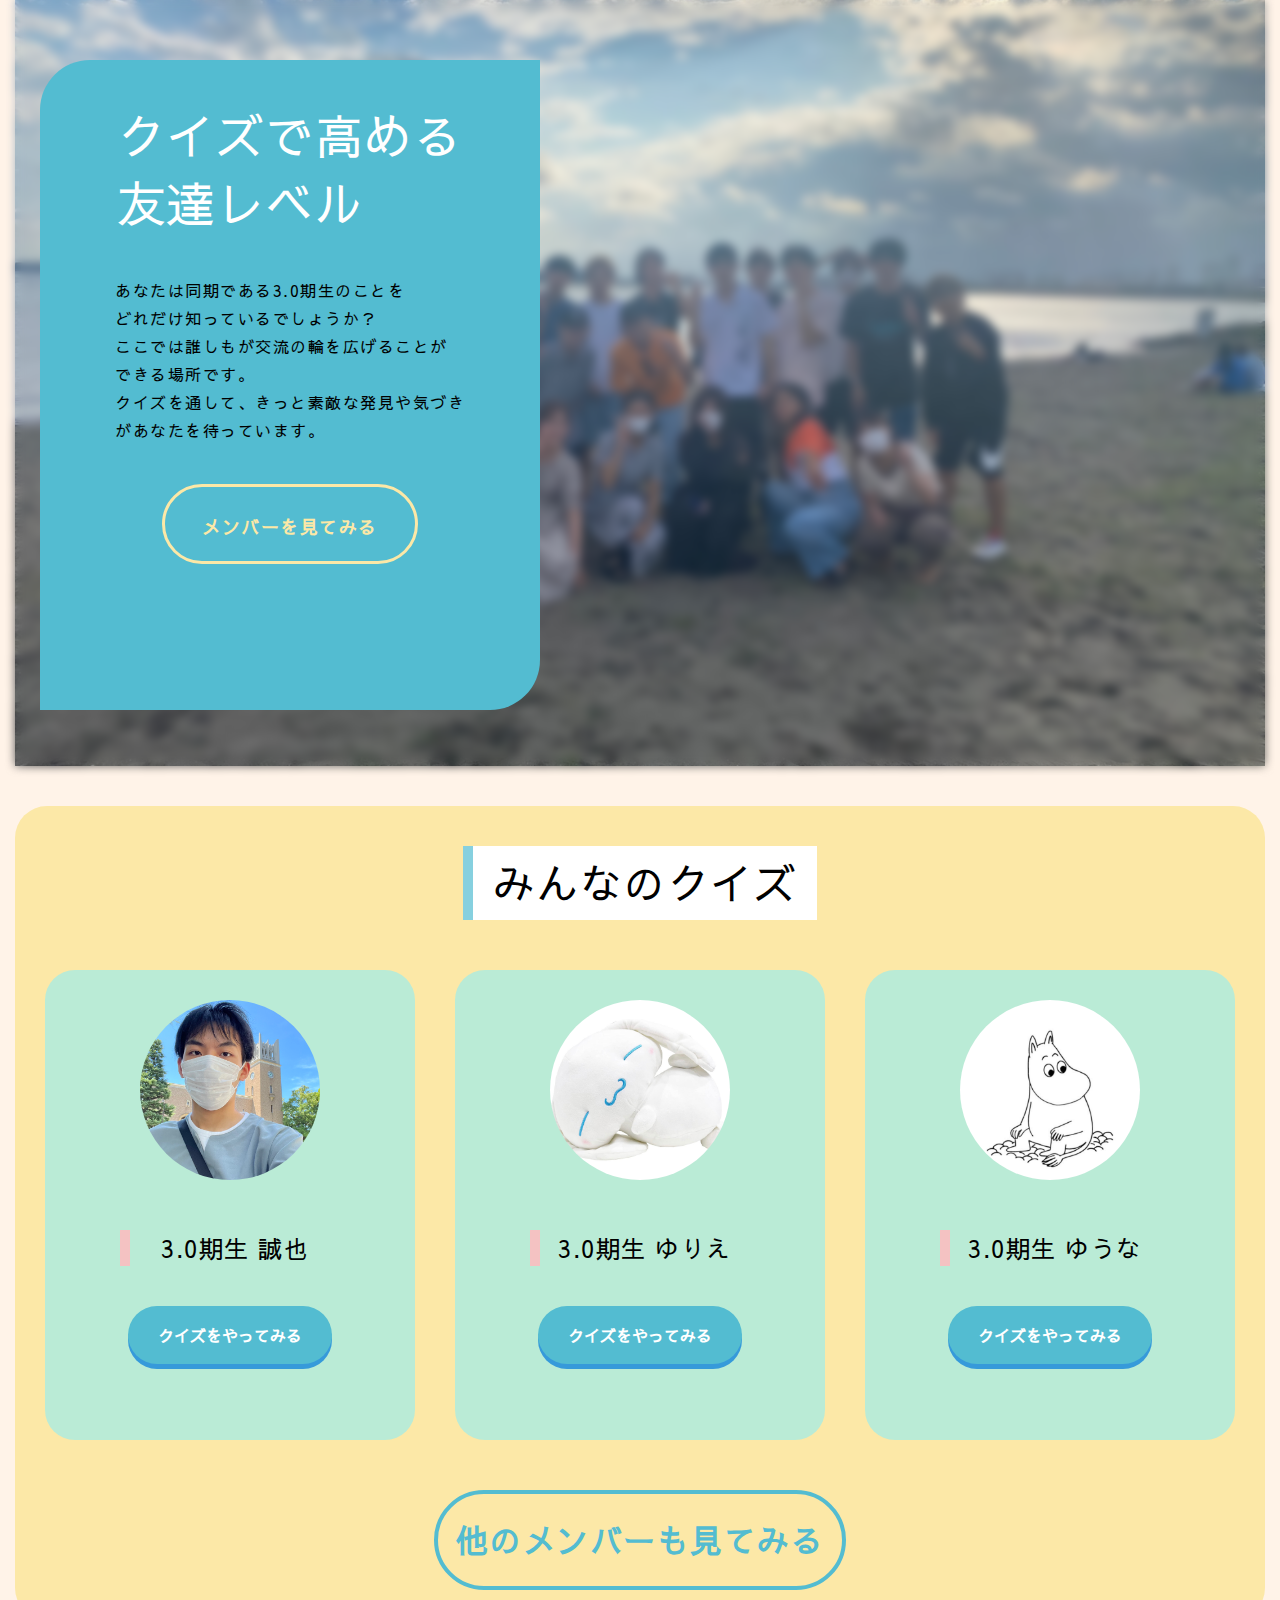
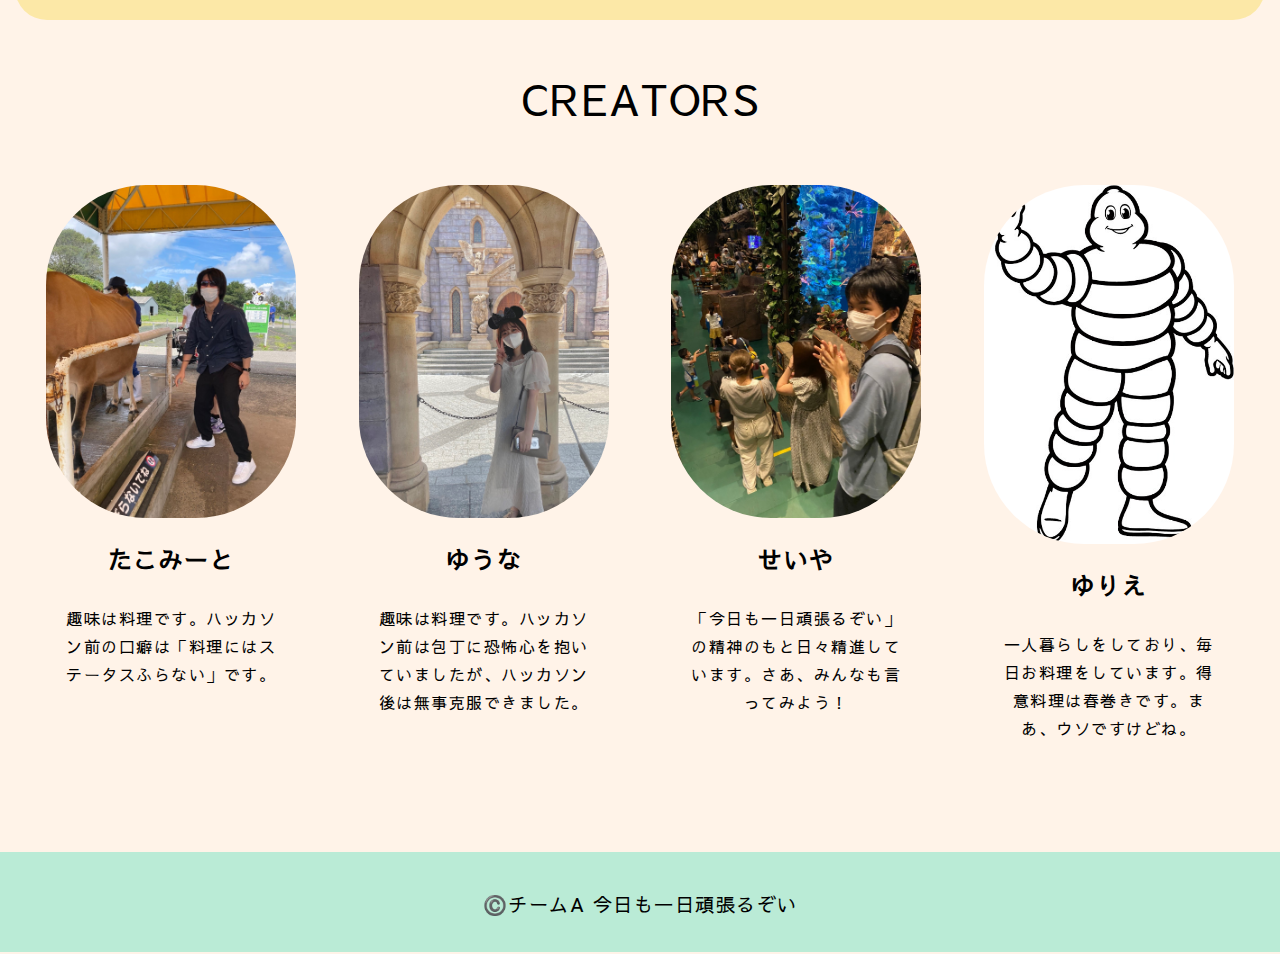
==== commit c015bbe7: "js for toppage" ====
--- a/index.html
+++ b/index.html
@@ -5,7 +5,12 @@
     <meta http-equiv="X-UA-Compatible" content="IE=edge" />
     <meta name="viewport" content="width=device-width, initial-scale=1.0" />
     <link rel="stylesheet" href="./sass/common.css" />
-    <link href="https://fonts.googleapis.com/css?family=Sawarabi+Gothic" rel="stylesheet">
+    <link
+      href="https://fonts.googleapis.com/css?family=Sawarabi+Gothic"
+      rel="stylesheet"
+    />
+    <script src="./js/utils.js" defer></script>
+    <script src="./js/index.js" defer></script>
     <title>クイズで高める友達レベル</title>
   </head>
   <body>
@@ -16,14 +21,15 @@
             <div class="p-main-visual__container">
               <div class="p-main-visual__container__inner">
                 <h1>クイズで高める<br />友達レベル</h1>
-                <span
-                  >あなたは同期である3.0期生のことを<br />
+                <p>
+                  あなたは同期である3.0期生のことを<br />
                   どれだけ知っているでしょうか？<br />
                   ここでは誰しもが交流の輪を広げることが<br />
                   できる場所です。<br />
                   クイズを通して、きっと素敵な発見や気づき<br />
                   があなたを待っています。
-                </span>
+                </p>
+                <!-- todo(seiya): link -->
                 <a href="">メンバーを見てみる</a>
               </div>
               <div class="p-main-visual__container__slide">
@@ -40,56 +46,7 @@
         <section>
           <div class="p-quiz-scroll">
             <h2>みんなのクイズ</h2>
-            <ul class="p-quiz-scroll__item-list">
-              <li>
-                <img src="./img/icons/icon-seiya.jpg" alt="" />
-                <dl>
-                  <dt>3.0期生 せいや</dt>
-                  <dd>縦もくH 横もくA</dd>
-                </dl>
-                <button><p>クイズをやってみる</p></button>
-              </li>
-              <li>
-                <img src="./img/icons/icon-takumi.png" alt="" />
-                <dl>
-                  <dt>3.0期生 たくみ</dt>
-                  <dd>縦もくB 横もくA</dd>
-                </dl>
-                <button><p>クイズをやってみる</p></button>
-              </li>
-              <li>
-                <img src="./img/icons/icon-yurie.jpg" alt="" />
-                <dl>
-                  <dt>3.0期生 ゆりえ</dt>
-                  <dd>縦もくC 横もくA</dd>
-                </dl>
-                <button><p>クイズをやってみる</p></button>
-              </li>
-              <li>
-                <img src="./img/icons/icon-yuna.jpg" alt="" />
-                <dl>
-                  <dt>3.0期生 ゆうな</dt>
-                  <dd>縦もくI 横もくA</dd>
-                </dl>
-                <button><p>クイズをやってみる</p></button>
-              </li>
-              <li>
-                <img src="" alt="" />
-                <dl>
-                  <dt>3.0期生</dt>
-                  <dt>縦もくI 横もくA</dt>
-                </dl>
-                <button><p>クイズをやってみる</p></button>
-              </li>
-              <li>
-                <img src="" alt="" />
-                <dl>
-                  <dt>3.0期生</dt>
-                  <dt>縦もくI 横もくA</dt>
-                </dl>
-                <button><p>クイズをやってみる</p></button>
-              </li>
-            </ul>
+            <ul class="p-quiz-scroll__item-list" id="js-profiles"></ul>
             <a class="p-quiz-scroll__button" href="">他のメンバーも見てみる</a>
           </div>
         </section>
@@ -137,6 +94,15 @@
           </div>
         </section>
       </article>
+      <div class="u-hidden">
+        <li id="js-templ-profile">
+          <img alt="" />
+          <dl>
+            <dt></dt>
+          </dl>
+          <button><p>クイズをやってみる</p></button>
+        </li>
+      </div>
     </main>
     <footer>
       <div class="p-footer">
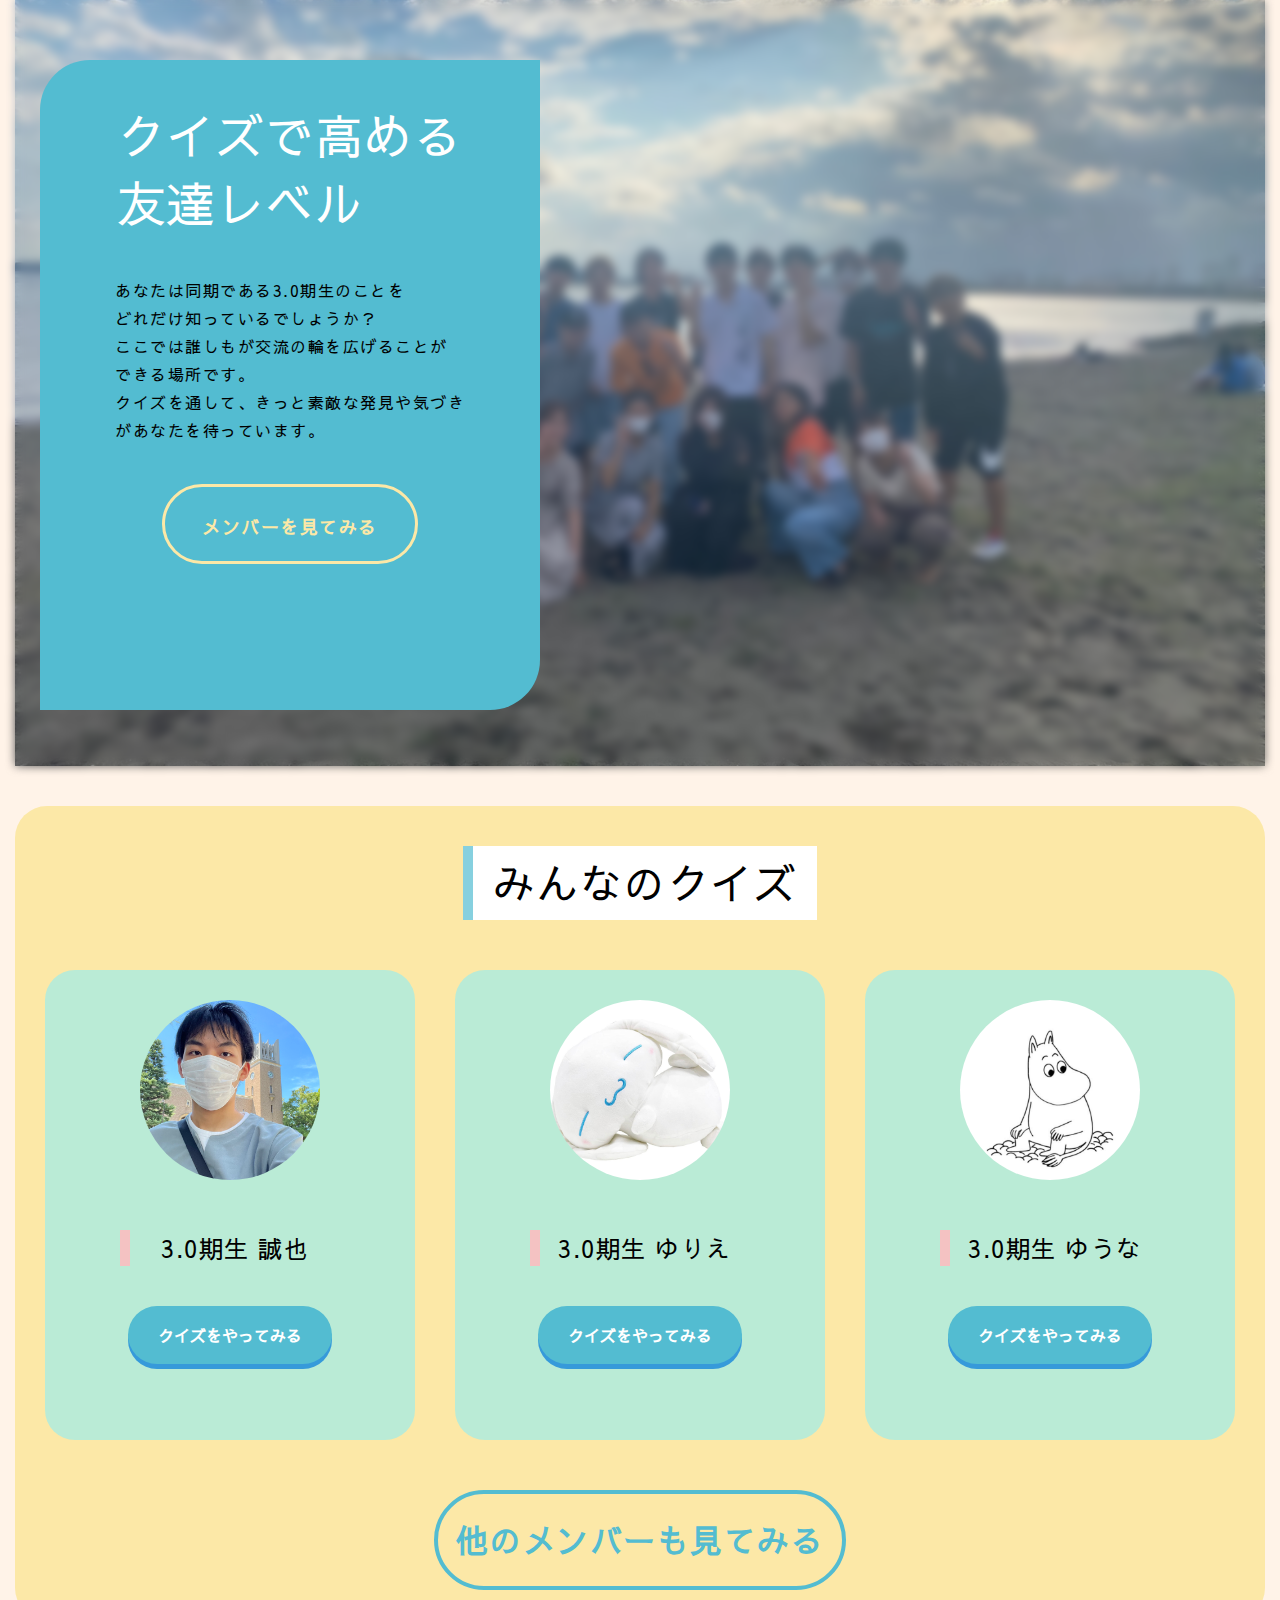
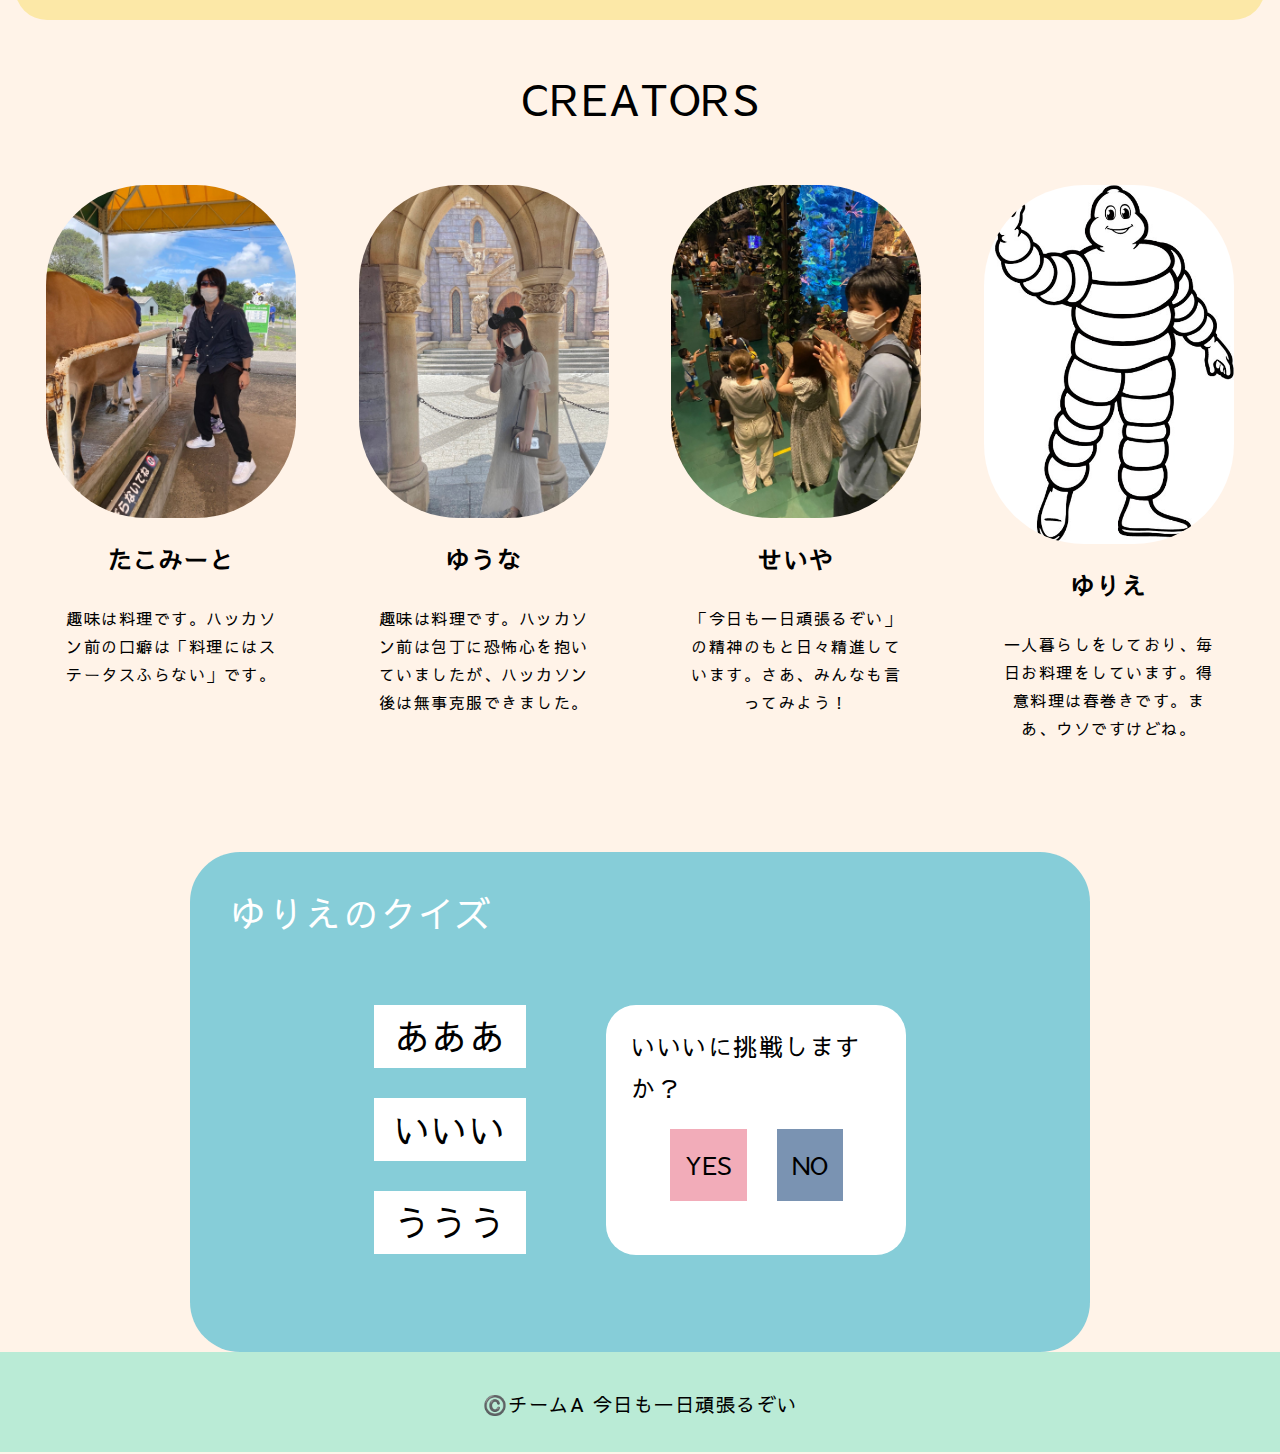
==== commit 71549ae7: "モーダル作成" ====
--- a/index.html
+++ b/index.html
@@ -94,6 +94,26 @@
           </div>
         </section>
       </article>
+      <div class="p-quiz-modal">
+        <div class="p-quiz-modal__title">
+          <p>ゆりえのクイズ</p>
+        </div>
+        <div class="p-quiz-modal__inner">
+          <ul class="p-quiz-modal__options">
+            <li>あああ</li>
+            <li>いいい</li>
+            <li>ううう</li>
+          </ul>
+          <div class="p-quiz-modal__determine">
+            <p class="p-quiz-modal__determine__text">いいいに挑戦しますか？
+            </p>
+            <div class="p-quiz-modal__determine__buttons">
+              <button class="p-quiz-modal__determine__buttons__yes"><p>YES</p></button>
+              <button class="p-quiz-modal__determine__buttons__no"><p>NO</p></button>
+            </div>
+          </div>
+        </div>
+      </div>
       <div class="u-hidden">
         <li id="js-templ-profile">
           <img alt="" />
--- a/sass/common.css
+++ b/sass/common.css
@@ -642,11 +642,138 @@
   }
 }
 
+.p-people__title {
+  margin-top: 20px;
+  background-color: #fce8a7;
+  text-align: center;
+  font-size: 42px;
+}
+@media (max-width: 768px) {
+  .p-people__title {
+    font-size: 32px;
+  }
+}
+.p-people__item-list {
+  display: grid;
+  grid-template-columns: repeat(auto-fit, 280px);
+  -moz-column-gap: 95px;
+       column-gap: 95px;
+  row-gap: 70px;
+  justify-content: center;
+  text-align: center;
+  width: 1200px;
+  max-width: 90%;
+  margin: 75px auto 60px;
+}
+.p-people__item-list li {
+  width: 280px;
+  height: 350px;
+  border-radius: 30px;
+  background-color: #baebd6;
+}
+.p-people__item-list img {
+  width: 100px;
+  height: 100px;
+  margin-top: 30px;
+  border-radius: 50%;
+}
+.p-people__item-list dl {
+  display: flex;
+  flex-direction: column;
+  gap: 24px;
+  margin-top: 25px;
+  padding: 0 50px;
+  font-size: 18px;
+  font-weight: 400;
+  line-height: 1.5;
+}
+.p-people__item-list dt {
+  font-weight: 400;
+  border-left: 10px solid #f4c2c2;
+}
+.p-people__item-list dd {
+  border-left: 10px solid #f4c2c2;
+}
+.p-people__item-list button {
+  margin-top: 40px;
+  padding: 15px 30px;
+  border-radius: 30px;
+  background-color: #53bcd1;
+  box-shadow: 0 5px 0 #369ada;
+  font-size: 16px;
+  font-weight: bold;
+  color: #ffffff;
+}
+.p-people__item-list button:hover {
+  box-shadow: none;
+  transform: translateY(5px);
+}
+
+.p-quiz-modal {
+  max-width: 900px;
+  width: 100%;
+  height: 500px;
+  margin: 0 auto;
+  border-radius: 50px;
+  background-color: rgba(83, 188, 209, 0.7);
+  font-size: 36px;
+}
+.p-quiz-modal__title {
+  padding-top: 30px;
+  padding-left: 40px;
+  color: #ffffff;
+}
+.p-quiz-modal__inner {
+  display: flex;
+  justify-content: center;
+  gap: 80px;
+  margin-top: 60px;
+}
+.p-quiz-modal__options li {
+  padding: 0 20px;
+  margin-top: 30px;
+  background-color: #ffffff;
+}
+.p-quiz-modal__options li:first-child {
+  margin-top: 0;
+}
+.p-quiz-modal__determine {
+  max-width: 300px;
+  width: 100%;
+  height: 250px;
+  background-color: #ffffff;
+  border-radius: 30px;
+}
+.p-quiz-modal__determine__text {
+  padding: 20px 25px 0;
+  font-size: 24px;
+}
+.p-quiz-modal__determine__buttons {
+  display: flex;
+  justify-content: center;
+  gap: 30px;
+  margin-top: 20px;
+  font-size: 24px;
+}
+.p-quiz-modal__determine__buttons__yes {
+  padding: 15px;
+  background-color: #f2acb9;
+}
+.p-quiz-modal__determine__buttons__no {
+  padding: 15px;
+  background-color: #7a93b2;
+}
+
 .l-main {
-  padding: 15px;
+  padding: 30px;
   background-color: rgba(255, 229, 203, 0.45);
   width: 100%;
-  height: 100vh;
+  min-height: calc(100vh - 80px);
+}
+@media (min-width: 520px) {
+  .l-main {
+    min-height: calc(100vh - 100px);
+  }
 }
 
 .l-main2 {
@@ -763,7 +890,10 @@
 }
 
 .p-back-top {
-  width: 50%;
+  display: flex;
+  align-items: center;
+  justify-content: center;
+  width: 300px;
   height: 50px;
   margin: auto;
   border-radius: 10px;
@@ -772,6 +902,10 @@
   color: black;
   box-shadow: 2px 2px 2px black;
 }
+.p-back-top:hover {
+  box-shadow: none;
+  border: 3px solid black;
+}
 
 .p-ranking {
   border-collapse: collapse;
@@ -782,7 +916,7 @@
 }
 .p-ranking__header {
   border-bottom: solid 1px #d9d9d9;
-  background-color: rgba(83, 188, 209, 0.7);
+  background-color: #53bcd1;
   cursor: pointer;
 }
 .p-ranking__header__item {
@@ -790,13 +924,13 @@
   padding: 15px 15px;
 }
 .p-ranking__row:nth-child(odd) {
-  background-color: rgba(83, 188, 209, 0.7);
+  background-color: #53bcd1;
 }
 .p-ranking__row:nth-child(even) {
-  background-color: rgba(255, 229, 203, 0.45);
+  background-color: #fce8a7;
 }
 .p-ranking__row:hover {
-  background-color: #7a93b2;
+  border: solid 3px black;
 }
 .p-ranking__row__item {
   padding: 15px 15px;
@@ -882,6 +1016,8 @@
   box-shadow: 2px 2px 2px black;
   background-color: #ffffff;
   transition: 0.3s ease 0s;
+  display: flex;
+  align-items: center;
 }
 .p-invite__button:hover {
   color: #ffffff;
@@ -908,7 +1044,7 @@
 }
 .p-match__button {
   color: #ffffff;
-  background-color: #7a93b2;
+  background-color: #53bcd1;
   border-radius: 20px;
   text-align: center;
   line-height: 40px;
@@ -930,14 +1066,14 @@
   flex-wrap: wrap;
   gap: 10px;
   border-radius: 15px;
-  background-color: #f4c2c2;
+  background-color: #fce8a7;
   padding: 10px;
   box-shadow: 2px 2px 2px black;
   line-height: 2;
 }
 .p-match__result__button {
-  color: #ffffff;
-  background-color: #7a93b2;
+  color: black;
+  background-color: #f4c2c2;
   border-radius: 20px;
   text-align: center;
   line-height: 40px;
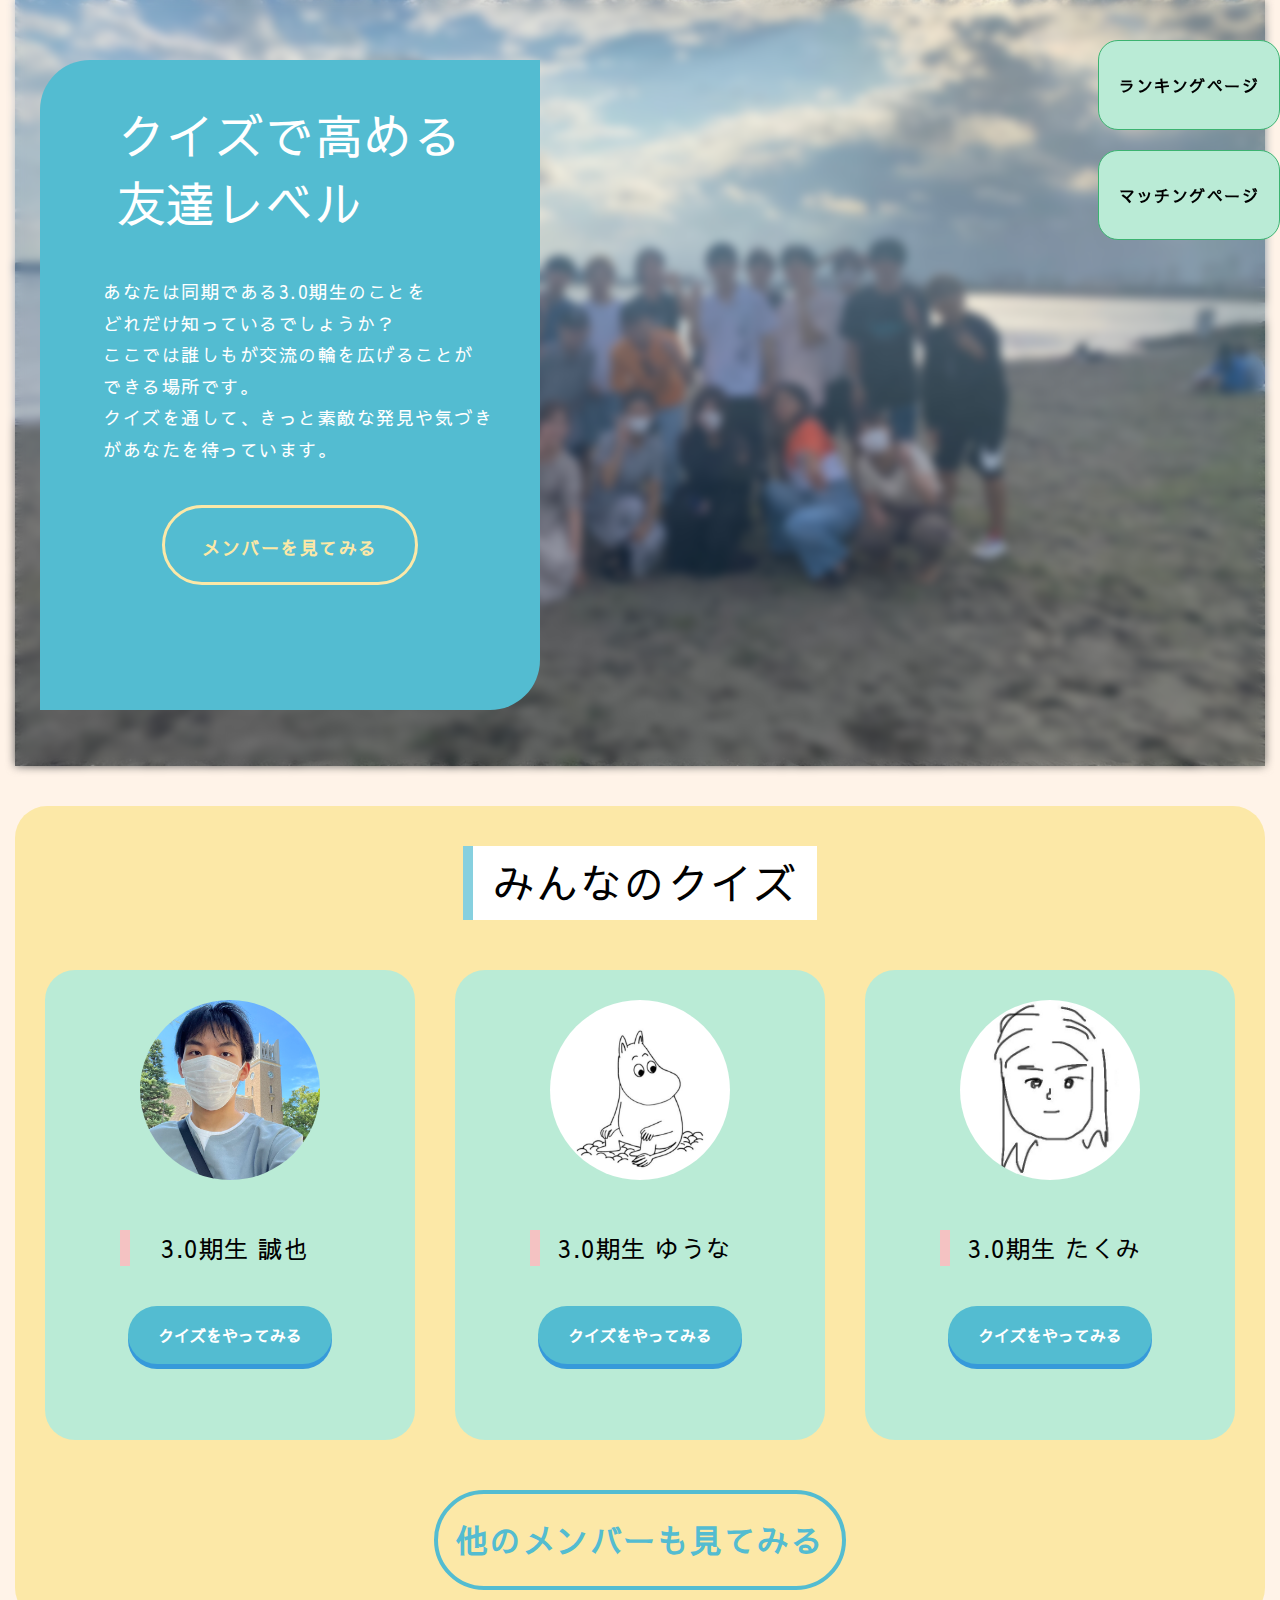
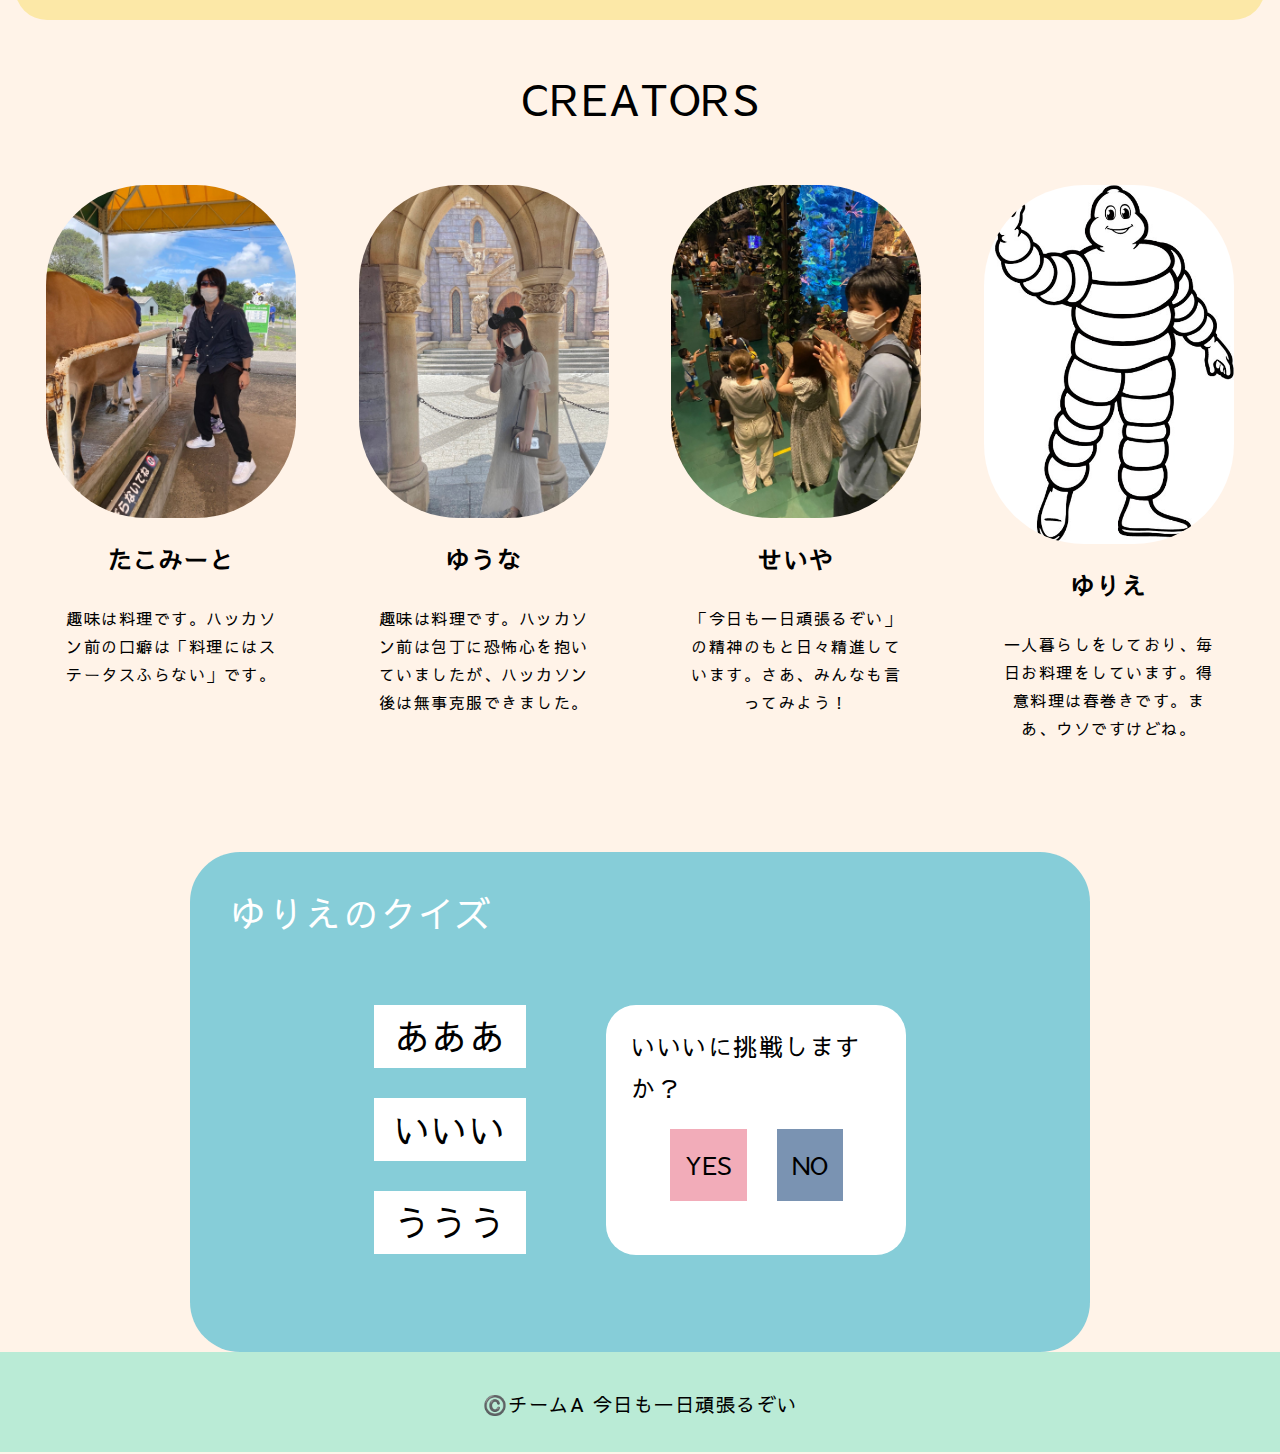
==== commit e89810c7: "Merge pull request #26 from posse-ap/seiya/feature8" ====
--- a/index.html
+++ b/index.html
@@ -14,6 +14,16 @@
     <title>クイズで高める友達レベル</title>
   </head>
   <body>
+    <header>
+      <div class="p-header">
+        <nav>
+          <ul>
+            <li><a href=""><p>ランキングページ</p></a></li>
+            <li><a href=""><p>マッチングページ</p></a></li>
+          </ul>
+        </nav>
+      </div>
+    </header>
     <main class="l-main2">
       <article>
         <section>
--- a/sass/common.css
+++ b/sass/common.css
@@ -268,6 +268,52 @@
   font-family: "Sawarabi Gothic";
 }
 
+.p-header ul {
+  position: fixed;
+  top: 20px;
+  right: 0;
+  z-index: 4;
+}
+@media (max-width: 768px) {
+  .p-header ul {
+    display: flex;
+    position: static;
+  }
+}
+.p-header li {
+  background-color: #baebd6;
+  border: 1px solid #3CB371;
+  transition-property: background-color;
+  transition-duration: 0.8s;
+  font-weight: bold;
+  border-radius: 20px;
+  margin-top: 20px;
+}
+@media (max-width: 768px) {
+  .p-header li {
+    width: 50%;
+    border-radius: 6px;
+    margin-top: 0;
+    text-align: center;
+  }
+}
+.p-header li:hover {
+  background-color: #3CB371;
+  color: #baebd6;
+}
+.p-header li p {
+  padding: 30px 20px;
+}
+@media (max-width: 768px) {
+  .p-header li p {
+    padding: 0;
+  }
+}
+.p-header li a {
+  width: 100%;
+  height: 100%;
+}
+
 .p-main-visual {
   height: 766px;
   background-image: url(../../../img/bg-mainvisual01.jpg);
@@ -339,14 +385,14 @@
     font-size: 26px;
   }
 }
-.p-main-visual__container__inner span {
+.p-main-visual__container__inner p {
   padding-left: 16px;
   color: #ffffff;
   font-size: 18px;
   font-weight: 500;
 }
 @media (max-width: 768px) {
-  .p-main-visual__container__inner span {
+  .p-main-visual__container__inner p {
     font-size: 12px;
   }
 }
@@ -764,6 +810,43 @@
   background-color: #7a93b2;
 }
 
+.p-invitation {
+  display: flex;
+  flex-direction: column;
+  align-items: center;
+  justify-content: space-around;
+  width: 80%;
+  height: 80vh;
+  padding: 30px;
+  background-color: rgba(83, 188, 209, 0.7);
+  border-radius: 30px;
+}
+.p-invitation__title {
+  padding: 15px;
+  font-size: 1.5rem;
+  font-weight: bold;
+  text-align: center;
+  background-color: #ffffff;
+}
+.p-invitation__text {
+  font-size: 34px;
+}
+.p-invitation__button {
+  height: 60px;
+  padding: 10px;
+  border-radius: 20px;
+  box-shadow: 2px 2px 2px black;
+  background-color: #ffffff;
+  transition: 0.3s ease 0s;
+  display: flex;
+  align-items: center;
+  font-size: 24px;
+}
+.p-invitation__button:hover {
+  color: #ffffff;
+  background-color: black;
+}
+
 .l-main {
   padding: 30px;
   background-color: rgba(255, 229, 203, 0.45);
@@ -795,8 +878,7 @@
   flex-direction: column;
   align-items: center;
   background-color: #ffe5cb;
-  min-height: calc(100vh - 60px);
-  padding: 30px;
+  padding: 50px;
 }
 
 .quiz-container {
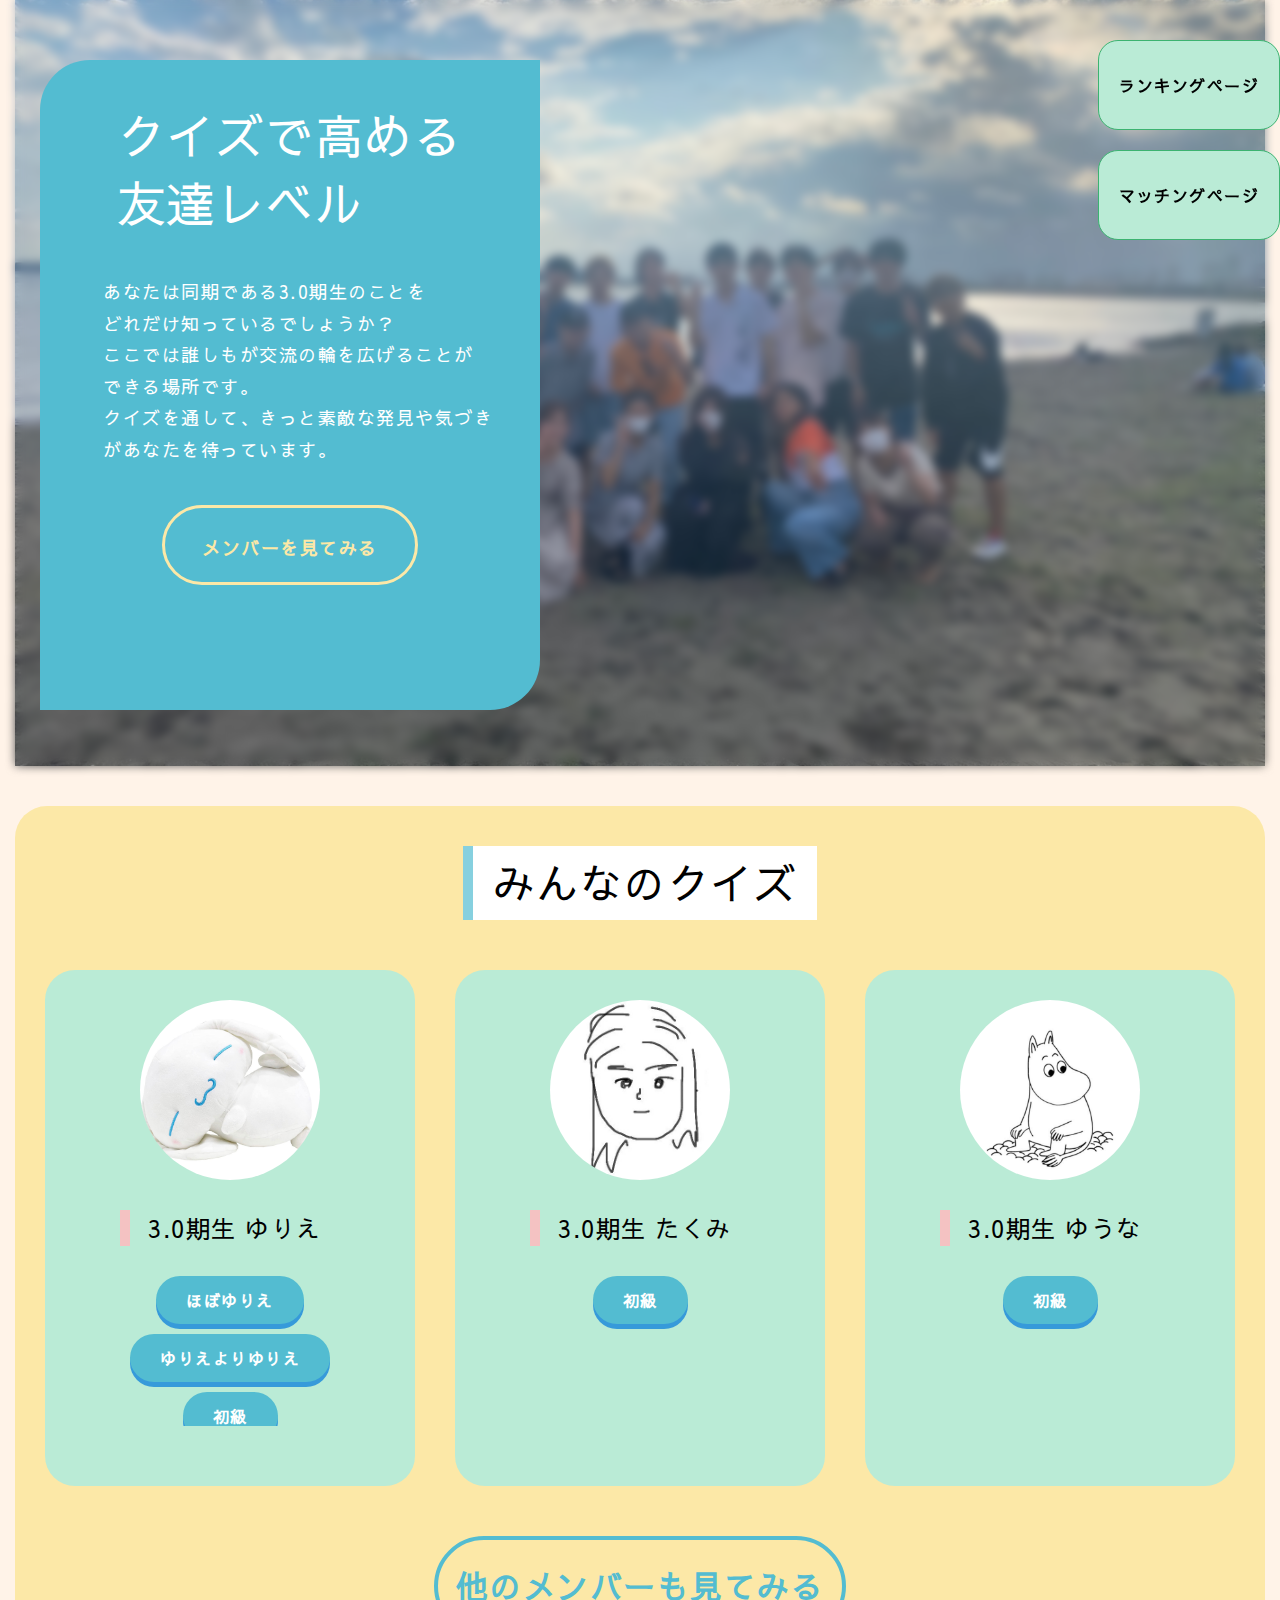
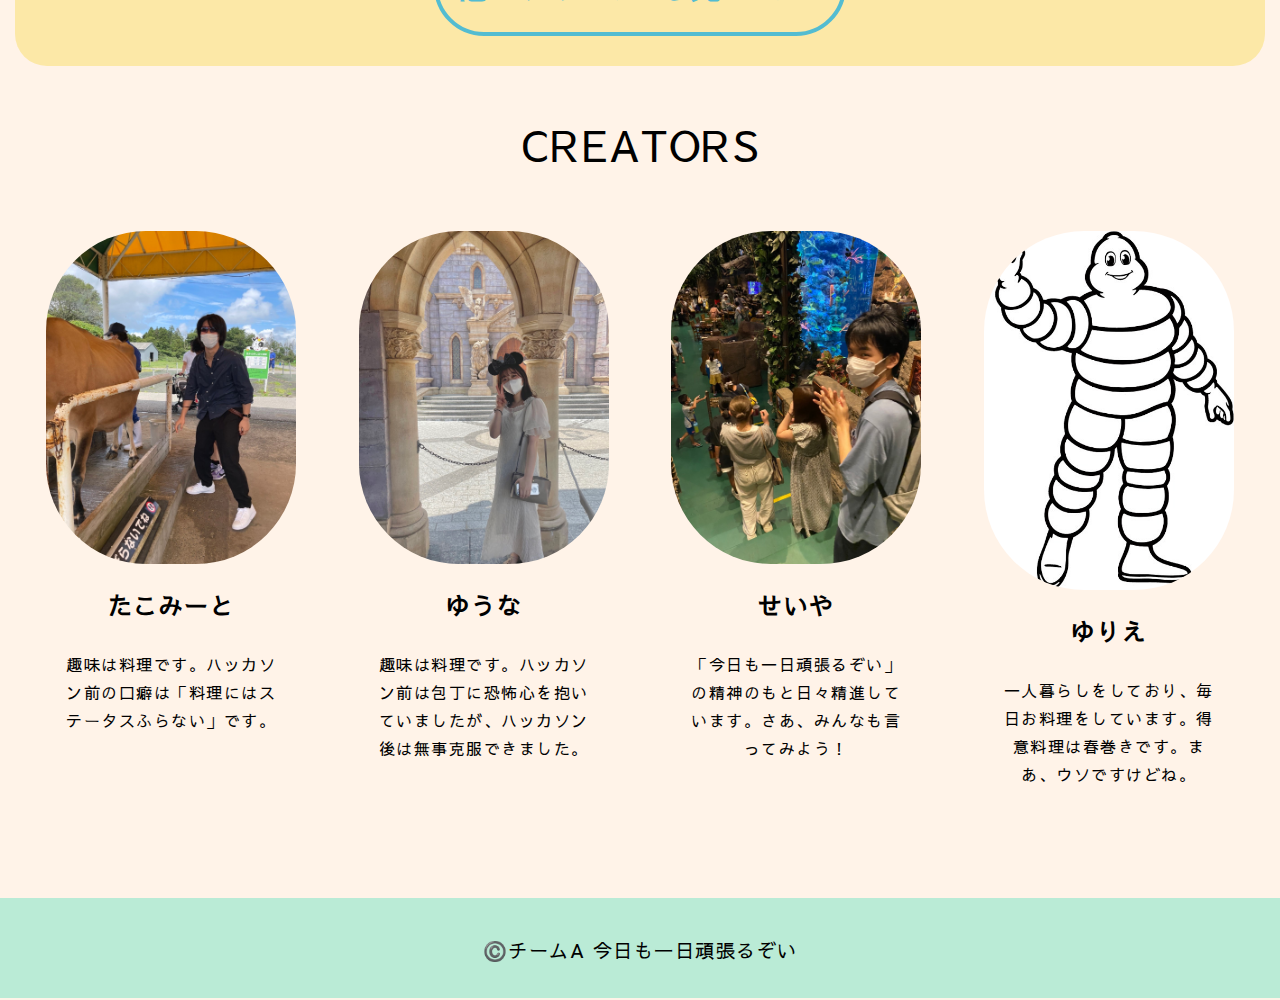
==== commit 415bce82: "feat: quiz listing in toppage" ====
--- a/index.html
+++ b/index.html
@@ -18,8 +18,12 @@
       <div class="p-header">
         <nav>
           <ul>
-            <li><a href=""><p>ランキングページ</p></a></li>
-            <li><a href=""><p>マッチングページ</p></a></li>
+            <li>
+              <a href="./ranking/index.html"><p>ランキングページ</p></a>
+            </li>
+            <li>
+              <a href="./matching/index.html"><p>マッチングページ</p></a>
+            </li>
           </ul>
         </nav>
       </div>
@@ -40,7 +44,7 @@
                   があなたを待っています。
                 </p>
                 <!-- todo(seiya): link -->
-                <a href="">メンバーを見てみる</a>
+                <a href="./people/index.html">メンバーを見てみる</a>
               </div>
               <div class="p-main-visual__container__slide">
                 <img src="./img/slides/slideshow01.jpg" alt="" />
@@ -55,9 +59,11 @@
         </section>
         <section>
           <div class="p-quiz-scroll">
-            <h2>みんなのクイズ</h2>
+            <h2 id="a-quiz">みんなのクイズ</h2>
             <ul class="p-quiz-scroll__item-list" id="js-profiles"></ul>
-            <a class="p-quiz-scroll__button" href="">他のメンバーも見てみる</a>
+            <a class="p-quiz-scroll__button" href="./people/index.html"
+              >他のメンバーも見てみる</a
+            >
           </div>
         </section>
         <section>
@@ -104,33 +110,14 @@
           </div>
         </section>
       </article>
-      <div class="p-quiz-modal">
-        <div class="p-quiz-modal__title">
-          <p>ゆりえのクイズ</p>
-        </div>
-        <div class="p-quiz-modal__inner">
-          <ul class="p-quiz-modal__options">
-            <li>あああ</li>
-            <li>いいい</li>
-            <li>ううう</li>
-          </ul>
-          <div class="p-quiz-modal__determine">
-            <p class="p-quiz-modal__determine__text">いいいに挑戦しますか？
-            </p>
-            <div class="p-quiz-modal__determine__buttons">
-              <button class="p-quiz-modal__determine__buttons__yes"><p>YES</p></button>
-              <button class="p-quiz-modal__determine__buttons__no"><p>NO</p></button>
-            </div>
-          </div>
-        </div>
-      </div>
+
       <div class="u-hidden">
         <li id="js-templ-profile">
           <img alt="" />
           <dl>
             <dt></dt>
           </dl>
-          <button><p>クイズをやってみる</p></button>
+          <div class="p-quiz-scroll__choice-wrapper js-choiceWrapper"></div>
         </li>
       </div>
     </main>
--- a/sass/common.css
+++ b/sass/common.css
@@ -316,7 +316,7 @@
 
 .p-main-visual {
   height: 766px;
-  background-image: url(../../../img/bg-mainvisual01.jpg);
+  background-image: url("../../../img/bg-mainvisual01.jpg");
   background-repeat: no-repeat;
   background-size: cover;
   background-position: center;
@@ -530,20 +530,19 @@
 .p-quiz-scroll__item-list li {
   flex-shrink: 0;
   width: 370px;
-  height: 470px;
   border-radius: 30px;
   background-color: #baebd6;
+  padding: 30px 0;
 }
 @media (max-width: 768px) {
   .p-quiz-scroll__item-list li {
     width: 280px;
-    height: 350px;
+    padding: 20px 0;
   }
 }
 .p-quiz-scroll__item-list img {
   width: 180px;
   height: 180px;
-  margin-top: 30px;
   border-radius: 50%;
 }
 @media (max-width: 768px) {
@@ -556,7 +555,7 @@
   display: flex;
   flex-direction: column;
   gap: 24px;
-  margin-top: 50px;
+  margin-top: 30px;
   padding: 0 75px;
   font-size: 24px;
   font-weight: 400;
@@ -576,9 +575,17 @@
 .p-quiz-scroll__item-list dd {
   border-left: 10px solid #f4c2c2;
 }
-.p-quiz-scroll__item-list button {
-  margin-top: 40px;
-  padding: 15px 30px;
+.p-quiz-scroll__choice-wrapper {
+  margin: 30px;
+  display: flex;
+  flex-direction: column;
+  gap: 10px;
+  align-items: center;
+  overflow-y: auto;
+  height: 150px;
+}
+.p-quiz-scroll__choice-wrapper a {
+  padding: 10px 30px;
   border-radius: 30px;
   background-color: #53bcd1;
   box-shadow: 0 5px 0 #369ada;
@@ -586,7 +593,7 @@
   font-weight: bold;
   color: #ffffff;
 }
-.p-quiz-scroll__item-list button:hover {
+.p-quiz-scroll__choice-wrapper a:hover {
   box-shadow: none;
   transform: translateY(5px);
 }
@@ -756,13 +763,19 @@
 }
 
 .p-quiz-modal {
+  position: absolute;
+  top: 50%;
+  left: 50%;
+  transform: translate(-50%, -50%);
   max-width: 900px;
   width: 100%;
   height: 500px;
   margin: 0 auto;
   border-radius: 50px;
-  background-color: rgba(83, 188, 209, 0.7);
+  background-color: #f4c2c2;
   font-size: 36px;
+  z-index: 10;
+  border: 1px solid black;
 }
 .p-quiz-modal__title {
   padding-top: 30px;
@@ -775,12 +788,16 @@
   gap: 80px;
   margin-top: 60px;
 }
-.p-quiz-modal__options li {
+.p-quiz-modal__options {
+  display: flex;
+  flex-direction: column;
+}
+.p-quiz-modal__options button {
   padding: 0 20px;
   margin-top: 30px;
   background-color: #ffffff;
 }
-.p-quiz-modal__options li:first-child {
+.p-quiz-modal__options button:first-child {
   margin-top: 0;
 }
 .p-quiz-modal__determine {
@@ -862,6 +879,13 @@
 .l-main2 {
   padding: 0 15px;
   width: 100%;
+  position: relative;
+  min-height: calc(100vh - 80px);
+}
+@media (min-width: 520px) {
+  .l-main2 {
+    min-height: calc(100vh - 100px);
+  }
 }
 
 body {
@@ -909,9 +933,6 @@
   margin-top: 20px;
   justify-content: center;
   align-items: stretch;
-}
-.quiz-selection:hover > .selection-list {
-  background-color: #ffdcc9;
 }
 
 .buttons {
@@ -969,6 +990,28 @@
 
 .bottom-img {
   width: 150px;
+}
+
+.quiz-img {
+  position: absolute;
+  display: block;
+  width: 20%;
+  top: 50%;
+  left: 50%;
+  transform: translate(-50%, -50%);
+}
+@media (min-width: 520px) {
+  .quiz-img {
+    width: 10%;
+  }
+}
+
+.correct-choice {
+  background-color: #ffdcc9;
+}
+
+.wrong-choice {
+  background-color: #d9d9d9;
 }
 
 .p-back-top {
@@ -1047,7 +1090,12 @@
   background-color: #ffffff;
 }
 .p-quiz-result__text {
-  font-size: 34px;
+  font-size: 24px;
+}
+@media (min-width: 520px) {
+  .p-quiz-result__text {
+    font-size: 34px;
+  }
 }
 
 .p-invite {
@@ -1084,8 +1132,14 @@
 .p-invite__username {
   font-size: 20px;
   display: flex;
+  flex-direction: column;
   align-items: center;
   gap: 10px;
+}
+@media (min-width: 520px) {
+  .p-invite__username {
+    flex-direction: row;
+  }
 }
 .p-invite__input {
   padding: 5px;
